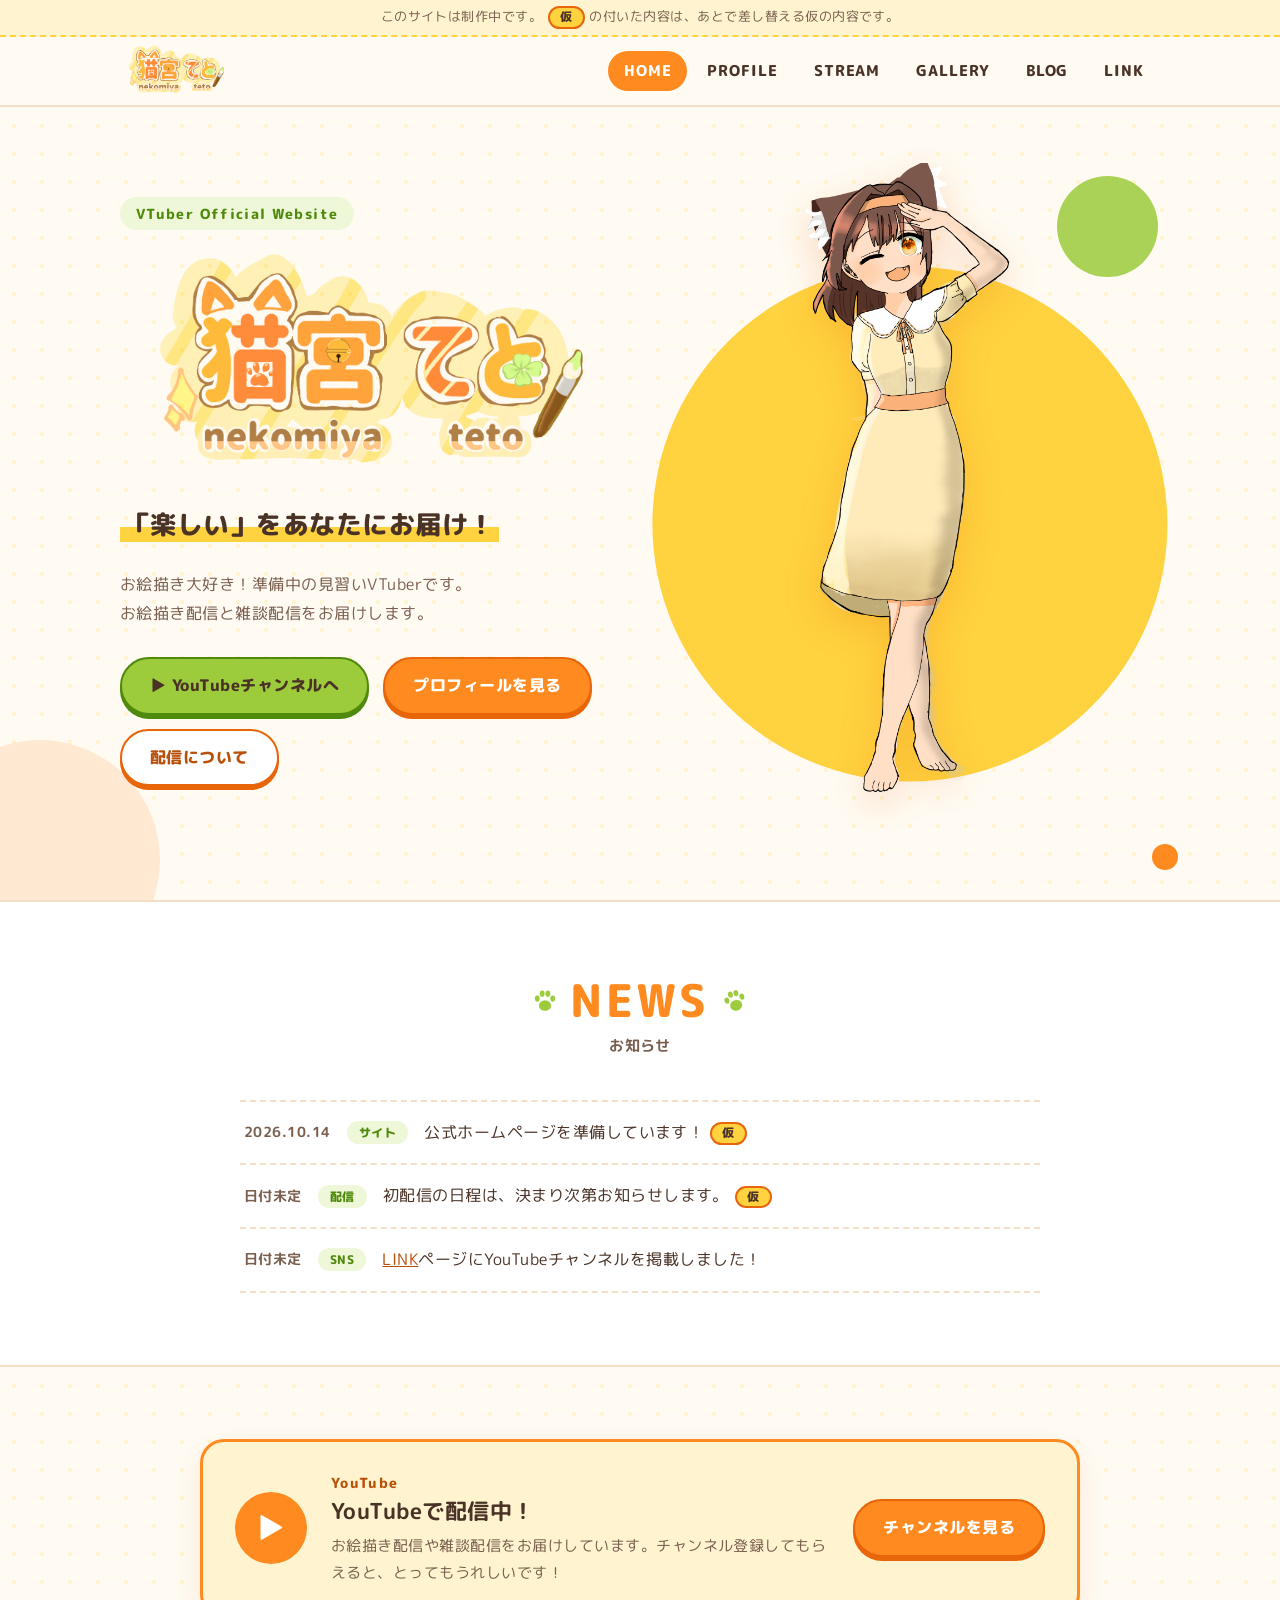
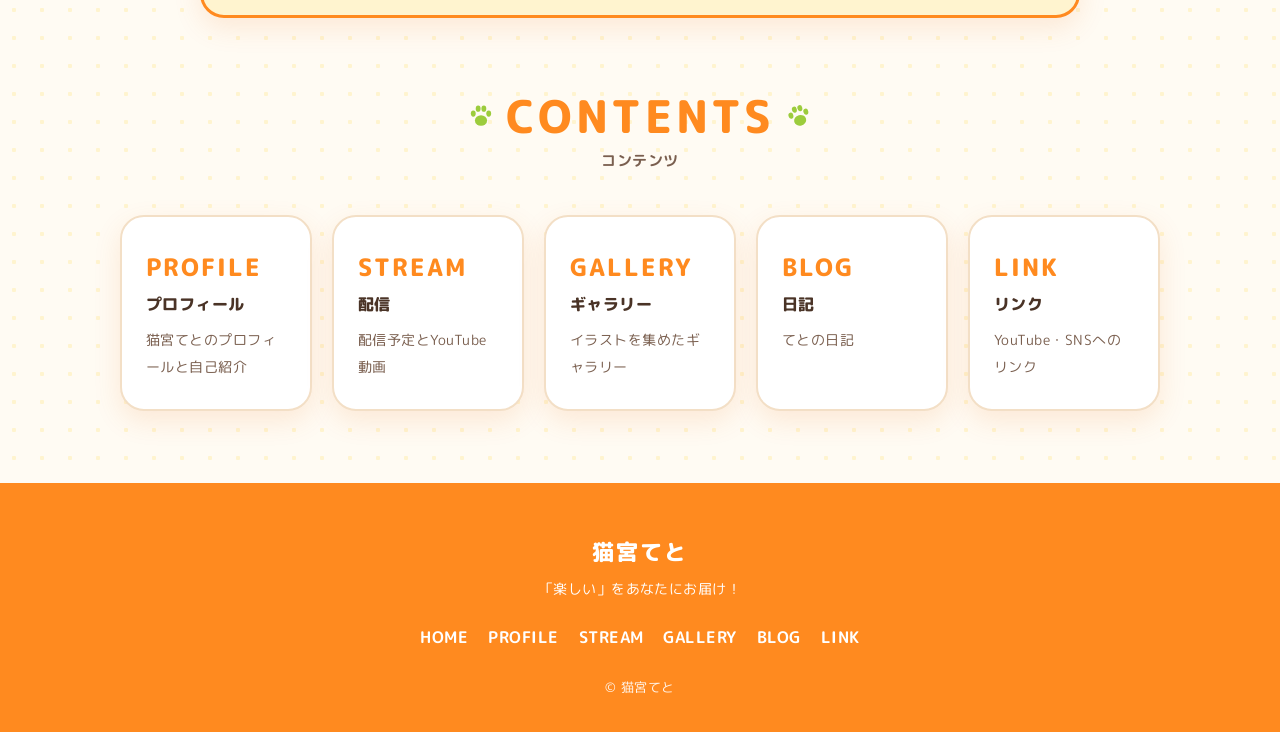
==== index.html @ fdfd5a57 "Add files via upload" ====
<!DOCTYPE html>
<html lang="ja">
<head>
  <meta charset="UTF-8">
  <meta name="viewport" content="width=device-width, initial-scale=1">
  <title>猫宮てと 公式サイト</title>
  <meta name="description" content="猫耳VTuber「猫宮てと」の公式ホームページです。「楽しい」をあなたにお届け！">
  <!-- 文字の形（フォント）を読み込む -->
  <link rel="preconnect" href="https://fonts.googleapis.com">
  <link rel="preconnect" href="https://fonts.gstatic.com" crossorigin>
  <link href="https://fonts.googleapis.com/css2?family=M+PLUS+Rounded+1c:wght@400;700;800&display=swap" rel="stylesheet">
  <!-- デザイン（全ページ共通） -->
  <link rel="stylesheet" href="css/style.css">
</head>
<body>

  <!-- 制作中のお知らせ（完成したらこの1行を消してOK） -->
  <div class="draft-notice">このサイトは制作中です。<span class="tag-temp">仮</span> の付いた内容は、あとで差し替える仮の内容です。</div>

  <!-- ===== ヘッダー（全ページ共通） ===== -->
  <header class="site-header">
    <div class="header-inner">
      <a href="index.html" class="site-logo">
        <img src="images/logo.jpg" alt="猫宮てと" class="logo-img">
      </a>
      <button class="menu-button" type="button" aria-expanded="false" aria-controls="global-nav" aria-label="メニューを開く">
        <span></span><span></span><span></span>
      </button>
      <nav id="global-nav" class="global-nav" aria-label="メインメニュー">
        <ul>
          <li><a href="index.html" aria-current="page">HOME <span class="ja">ホーム</span></a></li>
          <li><a href="profile.html">PROFILE <span class="ja">プロフィール</span></a></li>
          <li><a href="stream.html">STREAM <span class="ja">配信</span></a></li>
          <li><a href="gallery.html">GALLERY <span class="ja">ギャラリー</span></a></li>
          <li><a href="blog.html">BLOG <span class="ja">日記</span></a></li>
          <li><a href="link.html">LINK <span class="ja">リンク</span></a></li>
        </ul>
      </nav>
    </div>
  </header>

  <main>
    <!-- ===== メインビジュアル ===== -->
    <section class="hero">
      <span class="hero-deco hero-deco-1" aria-hidden="true"></span>
      <span class="hero-deco hero-deco-2" aria-hidden="true"></span>
      <div class="container hero-inner">
        <div class="hero-text">
          <span class="hero-label">VTuber Official Website</span>
          <h1 class="hero-logo"><img src="images/logo.jpg" alt="猫宮てと"></h1>
          <p class="hero-copy">「楽しい」をあなたにお届け！</p>
          <p class="hero-desc">お絵描き大好き！準備中の見習いVTuberです。<br>お絵描き配信と雑談配信をお届けします。</p>
          <div class="btn-group">
            <a href="https://www.youtube.com/channel/UCv9ooIuJB22olb4sdBdZT2w" class="btn btn-green" target="_blank" rel="noopener">▶ YouTubeチャンネルへ</a>
            <a href="profile.html" class="btn">プロフィールを見る</a>
            <a href="stream.html" class="btn btn-sub">配信について</a>
          </div>
        </div>

        <div class="hero-visual">
          <!-- ★新しい立ち絵ができたら、src="images/…" のファイル名を書き換え -->
          <img src="images/tachie-old.png" alt="猫宮てとの立ち絵" class="tachie">
        </div>
      </div>
    </section>

    <!-- ===== お知らせ ===== -->
    <section class="section section-alt">
      <div class="container">
        <div class="section-head">
          <h2 class="en">NEWS</h2>
          <span class="ja">お知らせ</span>
        </div>

        <!-- ★お知らせを増やすときは <li>…</li> をまるごとコピーして、いちばん上に貼り付け -->
        <ul class="news-list">
          <li>
            <span class="news-date">2026.10.14</span>
            <span class="news-cat">サイト</span>
            <span class="news-title">公式ホームページを準備しています！<span class="tag-temp">仮</span></span>
          </li>
          <li>
            <span class="news-date">日付未定</span>
            <span class="news-cat">配信</span>
            <span class="news-title">初配信の日程は、決まり次第お知らせします。<span class="tag-temp">仮</span></span>
          </li>
          <li>
            <span class="news-date">日付未定</span>
            <span class="news-cat">SNS</span>
            <span class="news-title"><a href="link.html">LINK</a>ページにYouTubeチャンネルを掲載しました！</span>
          </li>
        </ul>
      </div>
    </section>

    <!-- ===== YouTubeの案内 ===== -->
    <section class="section section-tight">
      <div class="container">
        <div class="yt-banner">
          <div class="yt-banner-icon" aria-hidden="true">▶</div>
          <div class="yt-banner-text">
            <p class="yt-banner-en">YouTube</p>
            <h2>YouTubeで配信中！</h2>
            <p>お絵描き配信や雑談配信をお届けしています。チャンネル登録してもらえると、とってもうれしいです！</p>
          </div>
          <a href="https://www.youtube.com/channel/UCv9ooIuJB22olb4sdBdZT2w" class="btn" target="_blank" rel="noopener">チャンネルを見る</a>
        </div>
      </div>
    </section>

    <!-- ===== 各ページへの案内 ===== -->
    <section class="section">
      <div class="container">
        <div class="section-head">
          <h2 class="en">CONTENTS</h2>
          <span class="ja">コンテンツ</span>
        </div>
        <div class="menu-cards">
          <a href="profile.html" class="menu-card">
            <span class="en">PROFILE</span>
            <span class="ja">プロフィール</span>
            <p>猫宮てとのプロフィールと自己紹介</p>
          </a>
          <a href="stream.html" class="menu-card">
            <span class="en">STREAM</span>
            <span class="ja">配信</span>
            <p>配信予定とYouTube動画</p>
          </a>
          <a href="gallery.html" class="menu-card">
            <span class="en">GALLERY</span>
            <span class="ja">ギャラリー</span>
            <p>イラストを集めたギャラリー</p>
          </a>
          <a href="blog.html" class="menu-card">
            <span class="en">BLOG</span>
            <span class="ja">日記</span>
            <p>てとの日記</p>
          </a>
          <a href="link.html" class="menu-card">
            <span class="en">LINK</span>
            <span class="ja">リンク</span>
            <p>YouTube・SNSへのリンク</p>
          </a>
        </div>
      </div>
    </section>
  </main>

  <!-- ===== フッター（全ページ共通） ===== -->
  <footer class="site-footer">
    <div class="container">
      <p class="footer-name">猫宮てと</p>
      <p class="footer-copy">「楽しい」をあなたにお届け！</p>
      <nav class="footer-nav" aria-label="フッターメニュー">
        <ul>
          <li><a href="index.html">HOME</a></li>
          <li><a href="profile.html">PROFILE</a></li>
          <li><a href="stream.html">STREAM</a></li>
          <li><a href="gallery.html">GALLERY</a></li>
          <li><a href="blog.html">BLOG</a></li>
          <li><a href="link.html">LINK</a></li>
        </ul>
      </nav>
      <p class="copyright">&copy; 猫宮てと</p>
    </div>
  </footer>

  <script src="js/main.js"></script>
</body>
</html>
---- css/style.css ----
@charset "UTF-8";
/* =========================================================
   猫宮てと 公式ホームページ　共通デザイン（全ページで使います）

   ★色を変えたいときは、すぐ下の「:root」の中の色コードを
     書き換えるだけで、サイト全体の色が変わります。
   ========================================================= */

:root {
  /* メインカラー：オレンジ */
  --orange: #ff8a1f;
  --orange-deep: #e8650a;
  --orange-text: #b9500a;   /* 文字用の濃いオレンジ（読みやすさ優先） */
  --orange-pale: #ffe9d2;

  /* サブカラー：黄色 */
  --yellow: #ffd23f;
  --yellow-pale: #fff4cf;

  /* 差し色：黄緑 */
  --green: #9ccc3c;
  --green-deep: #4f8a0c;
  --green-pale: #eef8d9;

  /* 背景・文字 */
  --cream: #fffbf3;
  --white: #ffffff;
  --text: #4a3326;
  --text-sub: #7a5f4f;
  --line: #f3dfc6;

  /* 形・影・文字・幅 */
  --radius: 24px;
  --shadow: 0 10px 28px rgba(232, 101, 10, 0.12);
  --font: "M PLUS Rounded 1c", "Hiragino Maru Gothic ProN", "BIZ UDPGothic", "Meiryo", sans-serif;
  --max: 1080px;

  /* 肉球アイコン（飾り用） */
  --paw: url("data:image/svg+xml,%3Csvg xmlns='http://www.w3.org/2000/svg' viewBox='0 0 32 32' fill='%239ccc3c'%3E%3Cellipse cx='16' cy='21.5' rx='7.5' ry='6.5'/%3E%3Cellipse cx='6.5' cy='13' rx='3' ry='3.8'/%3E%3Cellipse cx='12.5' cy='7' rx='3' ry='3.8'/%3E%3Cellipse cx='19.5' cy='7' rx='3' ry='3.8'/%3E%3Cellipse cx='25.5' cy='13' rx='3' ry='3.8'/%3E%3C/svg%3E");
}

/* ---------- 基本 ---------- */
*,
*::before,
*::after {
  box-sizing: border-box;
}

html {
  scroll-behavior: smooth;
}

body {
  margin: 0;
  font-family: var(--font);
  font-size: 16px;
  line-height: 1.85;
  letter-spacing: 0.03em;
  color: var(--text);
  background-color: var(--cream);
  background-image: radial-gradient(var(--yellow-pale) 2px, transparent 2.5px);
  background-size: 28px 28px;
}

img {
  display: block;
  max-width: 100%;
  height: auto;
}

a {
  color: var(--orange-text);
}

h1,
h2,
h3 {
  margin: 0;
  line-height: 1.4;
}

p {
  margin: 0 0 1em;
}

ul {
  margin: 0;
  padding: 0;
  list-style: none;
}

.container {
  width: 100%;
  max-width: var(--max);
  margin: 0 auto;
  padding: 0 20px;
}

/* ---------- 「仮」ラベル ---------- */
.tag-temp {
  display: inline-block;
  margin-left: 6px;
  padding: 0 10px;
  border: 2px solid var(--orange-deep);
  border-radius: 999px;
  background: var(--yellow);
  color: var(--text);
  font-size: 0.72rem;
  font-weight: 800;
  line-height: 1.6;
  letter-spacing: 0.05em;
  vertical-align: middle;
  white-space: nowrap;
}

/* 制作中のお知らせ帯 */
.draft-notice {
  background: var(--yellow-pale);
  border-bottom: 2px dashed var(--yellow);
  color: var(--text-sub);
  font-size: 0.82rem;
  text-align: center;
  padding: 6px 16px;
  line-height: 1.6;
}

/* ---------- ヘッダー ---------- */
.site-header {
  position: sticky;
  top: 0;
  z-index: 50;
  background: rgba(255, 251, 243, 0.94);
  backdrop-filter: blur(8px);
  border-bottom: 2px solid var(--line);
}

.header-inner {
  display: flex;
  align-items: center;
  justify-content: space-between;
  max-width: var(--max);
  height: 68px;
  margin: 0 auto;
  padding: 0 20px;
}

.site-logo {
  display: flex;
  align-items: center;
}

/* ロゴ画像（白い背景を、まわりの色になじませる） */
.logo-img,
.hero-logo img {
  aspect-ratio: 1366 / 680;
  object-fit: cover;
  object-position: 50% 20%;
  mix-blend-mode: multiply;
}

.logo-img {
  width: auto;
  height: 56px;
}

/* メニュー（パソコン表示） */
.global-nav ul {
  display: flex;
  gap: 4px;
}

.global-nav a {
  display: block;
  padding: 6px 16px;
  border-radius: 999px;
  color: var(--text);
  font-weight: 800;
  font-size: 0.95rem;
  letter-spacing: 0.06em;
  text-decoration: none;
  transition: background 0.2s, color 0.2s;
}

.global-nav a:hover {
  background: var(--yellow-pale);
}

.global-nav a[aria-current="page"] {
  background: var(--orange);
  color: var(--white);
}

.global-nav .ja {
  display: none;
}

/* スマホ用メニューボタン（パソコンでは隠す） */
.menu-button {
  display: none;
  position: relative;
  width: 48px;
  height: 48px;
  border: none;
  border-radius: 50%;
  background: var(--orange);
  cursor: pointer;
}

.menu-button span {
  position: absolute;
  left: 14px;
  width: 20px;
  height: 3px;
  border-radius: 3px;
  background: var(--white);
  transition: transform 0.25s, opacity 0.25s;
}

.menu-button span:nth-child(1) { top: 16px; }
.menu-button span:nth-child(2) { top: 23px; }
.menu-button span:nth-child(3) { top: 30px; }

.site-header.is-open .menu-button span:nth-child(1) { transform: translateY(7px) rotate(45deg); }
.site-header.is-open .menu-button span:nth-child(2) { opacity: 0; }
.site-header.is-open .menu-button span:nth-child(3) { transform: translateY(-7px) rotate(-45deg); }

/* ---------- ボタン ---------- */
.btn {
  display: inline-flex;
  align-items: center;
  justify-content: center;
  gap: 8px;
  padding: 12px 28px;
  border: 2px solid var(--orange-deep);
  border-radius: 999px;
  background: var(--orange);
  box-shadow: 0 4px 0 var(--orange-deep);
  color: var(--white);
  font-family: inherit;
  font-weight: 800;
  font-size: 1rem;
  text-decoration: none;
  transition: transform 0.15s, box-shadow 0.15s;
}

.btn:hover {
  transform: translateY(2px);
  box-shadow: 0 2px 0 var(--orange-deep);
}

.btn-sub {
  background: var(--white);
  color: var(--orange-text);
}

.btn-green {
  border-color: var(--green-deep);
  background: var(--green);
  box-shadow: 0 4px 0 var(--green-deep);
  color: var(--text);
}

.btn-green:hover {
  box-shadow: 0 2px 0 var(--green-deep);
}

/* リンク先が未定のボタン（押しても移動しません） */
.btn.is-disabled {
  border: 2px dashed #d9c3ad;
  background: #f6efe6;
  box-shadow: none;
  color: var(--text-sub);
  cursor: not-allowed;
  transform: none;
}

.btn-group {
  display: flex;
  flex-wrap: wrap;
  gap: 14px;
}

/* ---------- セクション共通 ---------- */
.section {
  padding: 72px 0;
}

.section-alt {
  background: var(--white);
  border-top: 2px solid var(--line);
  border-bottom: 2px solid var(--line);
}

.section-head {
  margin-bottom: 40px;
  text-align: center;
}

.section-head .en {
  display: inline-flex;
  align-items: center;
  gap: 12px;
  color: var(--orange);
  font-size: clamp(2rem, 5vw, 2.8rem);
  font-weight: 800;
  letter-spacing: 0.08em;
  line-height: 1.2;
}

.section-head .en::before,
.section-head .en::after {
  content: "";
  width: 26px;
  height: 26px;
  background: var(--paw) no-repeat center / contain;
}

.section-head .en::after {
  transform: scaleX(-1) rotate(15deg);
}

.section-head .ja {
  display: block;
  margin-top: 4px;
  color: var(--text-sub);
  font-size: 0.95rem;
  font-weight: 700;
}

.section-lead {
  max-width: 640px;
  margin: -16px auto 40px;
  color: var(--text-sub);
  text-align: center;
}

/* 下層ページのタイトル部分 */
.page-title {
  padding: 56px 0 24px;
}

.page-title .section-head {
  margin-bottom: 0;
}

.page-title .section-head .en {
  font-size: clamp(2.4rem, 7vw, 3.6rem);
}

/* カード */
.card {
  padding: 28px;
  border: 2px solid var(--line);
  border-radius: var(--radius);
  background: var(--white);
  box-shadow: var(--shadow);
}

.card-title {
  display: flex;
  flex-wrap: wrap;
  align-items: center;
  gap: 4px;
  margin-bottom: 14px;
  font-size: 1.2rem;
  font-weight: 800;
}

.card-title::before {
  content: "";
  width: 10px;
  height: 22px;
  margin-right: 6px;
  border-radius: 6px;
  background: var(--orange);
}

/* ---------- 画像の仮表示（差し替え用の枠） ---------- */
.placeholder {
  display: flex;
  flex-direction: column;
  align-items: center;
  justify-content: center;
  gap: 4px;
  width: 100%;
  height: 100%;
  padding: 20px;
  border: 3px dashed #f2b36f;
  border-radius: var(--radius);
  background: repeating-linear-gradient(45deg, #fff8ec 0 14px, #fff2dc 14px 28px);
  color: var(--text-sub);
  font-weight: 800;
  text-align: center;
  line-height: 1.6;
}

.placeholder small {
  font-size: 0.78rem;
  font-weight: 400;
}

.placeholder::before {
  content: "";
  width: 40px;
  height: 40px;
  margin-bottom: 4px;
  background: var(--paw) no-repeat center / contain;
  opacity: 0.8;
}

/* ---------- HOME：メインビジュアル ---------- */
.hero {
  position: relative;
  overflow: hidden;
  padding: 56px 0 80px;
}

.hero-inner {
  display: grid;
  grid-template-columns: 1fr 1fr;
  gap: 40px;
  align-items: center;
}

.hero-label {
  display: inline-block;
  padding: 4px 16px;
  border-radius: 999px;
  background: var(--green-pale);
  color: var(--green-deep);
  font-size: 0.85rem;
  font-weight: 800;
  letter-spacing: 0.1em;
}

.hero-logo {
  margin: 12px 0 8px;
}

.hero-logo img {
  width: 100%;
  max-width: 520px;
}

.hero-copy {
  display: inline;
  margin: 0;
  padding: 0 4px;
  background: linear-gradient(transparent 58%, var(--yellow) 58%);
  font-size: clamp(1.2rem, 3.4vw, 1.6rem);
  font-weight: 800;
  line-height: 2;
}

.hero-text p.hero-desc {
  margin: 20px 0 28px;
  color: var(--text-sub);
}

/* ★立ち絵の大きさは max-width の数字で調整できます */
.hero-visual {
  position: relative;
  width: 100%;
  max-width: 460px;
  margin: 0 auto;
  aspect-ratio: 7 / 10;
}

/* 立ち絵の後ろの丸い飾り */
.hero-visual::before {
  content: "";
  position: absolute;
  left: 50%;
  top: 55%;
  z-index: -1;
  width: 112%;
  aspect-ratio: 1;
  border-radius: 50%;
  background: var(--yellow);
  transform: translate(-50%, -50%);
}

.hero-visual::after {
  content: "";
  position: absolute;
  right: -4%;
  top: 2%;
  width: 22%;
  aspect-ratio: 1;
  border-radius: 50%;
  background: var(--green);
  opacity: 0.85;
  animation: float 5s ease-in-out infinite;
}

/* 立ち絵（背景が透明なPNG）。ふんわりした影を付ける */
.tachie {
  position: relative;
  width: 100%;
  height: 100%;
  object-fit: contain;
  filter: drop-shadow(0 12px 18px rgba(232, 101, 10, 0.22));
}

.hero-deco {
  position: absolute;
  z-index: -1;
  border-radius: 50%;
  background: var(--orange-pale);
}

.hero-deco-1 {
  left: -80px;
  bottom: -80px;
  width: 240px;
  height: 240px;
}

.hero-deco-2 {
  right: 8%;
  bottom: 30px;
  width: 26px;
  height: 26px;
  background: var(--orange);
  animation: float 4s ease-in-out infinite 1s;
}

@keyframes float {
  0%, 100% { transform: translateY(0); }
  50% { transform: translateY(-10px); }
}

/* ---------- HOME：お知らせ ---------- */
.news-list {
  max-width: 800px;
  margin: 0 auto;
}

.news-list li {
  display: grid;
  grid-template-columns: auto auto 1fr;
  gap: 8px 16px;
  align-items: center;
  padding: 16px 4px;
  border-bottom: 2px dashed var(--line);
}

.news-list li:first-child {
  border-top: 2px dashed var(--line);
}

.news-date {
  color: var(--text-sub);
  font-size: 0.9rem;
  font-weight: 700;
}

.news-cat {
  padding: 0 12px;
  border-radius: 999px;
  background: var(--green-pale);
  color: var(--green-deep);
  font-size: 0.78rem;
  font-weight: 800;
  text-align: center;
}

/* ---------- HOME：YouTubeの案内 ---------- */
.section-tight {
  padding-bottom: 0;
}

.yt-banner {
  display: flex;
  align-items: center;
  gap: 24px;
  max-width: 880px;
  margin: 0 auto;
  padding: 28px 32px;
  border: 3px solid var(--orange);
  border-radius: var(--radius);
  background: var(--yellow-pale);
  box-shadow: var(--shadow);
}

.yt-banner-icon {
  display: grid;
  flex-shrink: 0;
  place-items: center;
  width: 72px;
  height: 72px;
  border-radius: 50%;
  background: var(--orange);
  color: var(--white);
  font-size: 1.8rem;
}

.yt-banner-text {
  flex-grow: 1;
}

.yt-banner-en {
  margin: 0;
  color: var(--orange-text);
  font-size: 0.85rem;
  font-weight: 800;
  letter-spacing: 0.1em;
}

.yt-banner h2 {
  margin-bottom: 6px;
  font-size: 1.4rem;
}

.yt-banner-text p:last-child {
  margin: 0;
  color: var(--text-sub);
  font-size: 0.92rem;
}

.yt-banner .btn {
  flex-shrink: 0;
}

/* ---------- HOME：各ページへの案内カード ---------- */
.menu-cards {
  display: grid;
  grid-template-columns: repeat(auto-fit, minmax(180px, 1fr));
  gap: 20px;
}

.menu-card {
  display: block;
  padding: 28px 24px;
  border: 2px solid var(--line);
  border-radius: var(--radius);
  background: var(--white);
  box-shadow: var(--shadow);
  color: var(--text);
  text-decoration: none;
  transition: transform 0.2s, border-color 0.2s;
}

.menu-card:hover {
  transform: translateY(-4px);
  border-color: var(--orange);
}

.menu-card .en {
  display: block;
  color: var(--orange);
  font-size: 1.5rem;
  font-weight: 800;
  letter-spacing: 0.08em;
}

.menu-card .ja {
  display: block;
  margin-bottom: 8px;
  font-weight: 800;
}

.menu-card p {
  margin: 0;
  color: var(--text-sub);
  font-size: 0.9rem;
}

/* ---------- PROFILE ---------- */
.profile-grid {
  display: grid;
  grid-template-columns: 1fr 1.15fr;
  gap: 40px;
  align-items: start;
}

.profile-visual {
  position: relative;
  isolation: isolate;
  aspect-ratio: 7 / 10;
}

/* 立ち絵の後ろの丸い飾り */
.profile-visual::before {
  content: "";
  position: absolute;
  left: 50%;
  top: 55%;
  z-index: -1;
  width: 100%;
  aspect-ratio: 1;
  transform: translate(-50%, -50%);
  border-radius: 50%;
  background: var(--yellow-pale);
  border: 3px dashed var(--yellow);
}

.profile-name {
  margin-bottom: 20px;
  font-size: clamp(1.8rem, 5vw, 2.4rem);
  font-weight: 800;
  letter-spacing: 0.08em;
}

.profile-list {
  display: grid;
  grid-template-columns: 7em 1fr;
  margin: 0;
}

.profile-list dt,
.profile-list dd {
  margin: 0;
  padding: 12px 0;
  border-bottom: 2px dashed var(--line);
}

.profile-list dt {
  color: var(--orange-text);
  font-weight: 800;
}

.chips {
  display: flex;
  flex-wrap: wrap;
  gap: 10px;
}

.chips li {
  padding: 4px 16px;
  border: 2px solid var(--green);
  border-radius: 999px;
  background: var(--green-pale);
  font-weight: 700;
}

.speech {
  position: relative;
  max-width: 800px;
  margin: 0 auto;
  padding: 32px;
  border: 3px solid var(--orange);
  border-radius: var(--radius);
  background: var(--white);
  font-size: 1.05rem;
}

.speech p:last-child {
  margin-bottom: 0;
}

.speech::after {
  content: "";
  position: absolute;
  left: 48px;
  bottom: -18px;
  width: 30px;
  height: 18px;
  background: var(--orange);
  clip-path: polygon(0 0, 100% 0, 20% 100%);
}

.challenge-list {
  display: grid;
  grid-template-columns: repeat(auto-fit, minmax(200px, 1fr));
  gap: 16px;
  max-width: 800px;
  margin: 56px auto 0;
}

.challenge-list li {
  padding: 18px;
  border-radius: 18px;
  background: var(--yellow-pale);
  font-weight: 800;
  text-align: center;
}

/* ---------- STREAM ---------- */
.schedule-list {
  display: grid;
  grid-template-columns: repeat(auto-fit, minmax(260px, 1fr));
  gap: 20px;
}

.schedule-date {
  display: inline-block;
  margin-bottom: 8px;
  padding: 2px 14px;
  border-radius: 999px;
  background: var(--orange-pale);
  color: var(--orange-text);
  font-size: 0.85rem;
  font-weight: 800;
}

.schedule-list h3 {
  margin-bottom: 8px;
  font-size: 1.15rem;
}

.schedule-list p {
  margin: 0;
  color: var(--text-sub);
  font-size: 0.92rem;
}

.video-grid {
  display: grid;
  grid-template-columns: repeat(auto-fit, minmax(260px, 1fr));
  gap: 24px;
}

.video-card .thumb {
  aspect-ratio: 16 / 9;
  margin-bottom: 14px;
}

.video-card .thumb .placeholder {
  border-radius: 16px;
}

.video-card h3 {
  margin-bottom: 12px;
  font-size: 1.05rem;
}

.content-types {
  display: grid;
  grid-template-columns: repeat(auto-fit, minmax(240px, 1fr));
  gap: 20px;
}

.content-types .card {
  text-align: center;
}

.content-types .icon {
  display: grid;
  place-items: center;
  width: 64px;
  height: 64px;
  margin: 0 auto 12px;
  border-radius: 50%;
  background: var(--yellow);
  font-size: 1.6rem;
}

.content-types h3 {
  margin-bottom: 8px;
}

.content-types p {
  margin: 0;
  color: var(--text-sub);
}

.center {
  margin-top: 40px;
  text-align: center;
}

/* ---------- GALLERY ---------- */
.gallery-grid {
  display: grid;
  grid-template-columns: repeat(auto-fill, minmax(220px, 1fr));
  gap: 20px;
}

.gallery-item {
  position: relative;
  display: block;
  overflow: hidden;
  border: 2px solid var(--line);
  aspect-ratio: 1;
  border-radius: var(--radius);
  background: var(--white);
}

.gallery-item img {
  width: 100%;
  height: 100%;
  object-fit: cover;
  transition: transform 0.3s;
}

a.gallery-item:hover img {
  transform: scale(1.05);
}

.gallery-item:has(.placeholder) {
  border: none;
}

/* 「制作中」ラベル */
.wip-label {
  position: absolute;
  left: 10px;
  bottom: 10px;
  padding: 2px 12px;
  border-radius: 999px;
  background: var(--green);
  color: var(--text);
  font-size: 0.8rem;
  font-weight: 800;
}

.gallery-item img[src*="wip"] {
  object-position: 50% 0;
}

/* 拡大表示（ライトボックス） */
.lightbox {
  position: fixed;
  inset: 0;
  z-index: 100;
  display: none;
  align-items: center;
  justify-content: center;
  padding: 24px;
  background: rgba(74, 51, 38, 0.85);
  cursor: zoom-out;
}

.lightbox.is-open {
  display: flex;
}

.lightbox img {
  max-width: 100%;
  max-height: 90vh;
  border-radius: 12px;
}

.lightbox-close {
  position: absolute;
  top: 16px;
  right: 16px;
  width: 48px;
  height: 48px;
  border: none;
  border-radius: 50%;
  background: var(--orange);
  color: var(--white);
  font-size: 1.6rem;
  cursor: pointer;
}

/* ---------- BLOG ---------- */
.post-list {
  display: grid;
  gap: 28px;
  max-width: 800px;
  margin: 0 auto;
}

.post {
  padding: 32px;
  border: 2px solid var(--line);
  border-radius: var(--radius);
  background: var(--white);
  box-shadow: var(--shadow);
}

.post-meta {
  display: flex;
  flex-wrap: wrap;
  align-items: center;
  gap: 8px 12px;
  margin-bottom: 8px;
}

.post-date {
  color: var(--text-sub);
  font-size: 0.9rem;
  font-weight: 700;
}

.post-tag {
  padding: 0 12px;
  border-radius: 999px;
  background: var(--green-pale);
  color: var(--green-deep);
  font-size: 0.78rem;
  font-weight: 800;
}

.post-title {
  margin-bottom: 16px;
  padding-bottom: 12px;
  border-bottom: 2px dashed var(--line);
  font-size: 1.35rem;
}

.post-body p:last-child {
  margin-bottom: 0;
}

.post-body img {
  margin: 16px auto;
  border-radius: 16px;
}

/* 感想の受付（マシュマロ） */
.message-box {
  max-width: 800px;
  margin: 48px auto 0;
  padding: 28px;
  border: 3px dashed var(--green);
  border-radius: var(--radius);
  background: var(--green-pale);
  text-align: center;
}

.message-box-title {
  margin-bottom: 8px;
  font-size: 1.2rem;
  font-weight: 800;
}

.message-box p:not(.message-box-title) {
  color: var(--text-sub);
  font-size: 0.92rem;
}

/* ---------- LINK ---------- */
.link-grid {
  display: grid;
  grid-template-columns: repeat(auto-fit, minmax(220px, 1fr));
  gap: 24px;
}

.link-card {
  display: flex;
  flex-direction: column;
  align-items: center;
  text-align: center;
}

.link-card .icon {
  display: grid;
  place-items: center;
  width: 72px;
  height: 72px;
  margin-bottom: 12px;
  border-radius: 50%;
  background: var(--orange);
  color: var(--white);
  font-size: 1.3rem;
  font-weight: 800;
}

.link-card .icon.green {
  background: var(--green);
  color: var(--text);
}

.link-card .icon.yellow {
  background: var(--yellow);
  color: var(--text);
}

.link-card h3 {
  margin-bottom: 6px;
  font-size: 1.2rem;
}

.link-card p {
  flex-grow: 1;
  color: var(--text-sub);
  font-size: 0.92rem;
}

/* ---------- フッター ---------- */
.site-footer {
  padding: 48px 0 32px;
  background: var(--orange);
  color: var(--white);
  text-align: center;
}

.footer-name {
  margin-bottom: 4px;
  font-size: 1.4rem;
  font-weight: 800;
  letter-spacing: 0.08em;
}

.footer-copy {
  margin-bottom: 20px;
  font-size: 0.9rem;
}

.footer-nav ul {
  display: flex;
  flex-wrap: wrap;
  justify-content: center;
  gap: 8px 20px;
  margin-bottom: 24px;
}

.footer-nav a {
  color: var(--white);
  font-weight: 700;
  text-decoration: none;
}

.footer-nav a:hover {
  text-decoration: underline;
}

.copyright {
  margin: 0;
  font-size: 0.8rem;
  opacity: 0.9;
}

/* =========================================================
   スマートフォン・タブレット向け（画面の幅が 820px 以下）
   ========================================================= */
@media (max-width: 820px) {
  .menu-button {
    display: block;
  }

  .global-nav {
    display: none;
    position: absolute;
    top: 100%;
    left: 0;
    right: 0;
    padding: 12px 20px 24px;
    background: var(--cream);
    border-bottom: 2px solid var(--line);
    box-shadow: 0 12px 20px rgba(74, 51, 38, 0.08);
  }

  .site-header.is-open .global-nav {
    display: block;
  }

  .global-nav ul {
    flex-direction: column;
    gap: 6px;
  }

  .global-nav a {
    display: flex;
    justify-content: space-between;
    align-items: center;
    padding: 12px 20px;
    background: var(--white);
    border: 2px solid var(--line);
    font-size: 1.05rem;
  }

  .global-nav a[aria-current="page"] {
    border-color: var(--orange);
  }

  .global-nav .ja {
    display: inline;
    font-size: 0.8rem;
    font-weight: 700;
    opacity: 0.8;
  }

  .section {
    padding: 56px 0;
  }

  .hero {
    padding: 32px 0 56px;
  }

  .hero-inner,
  .profile-grid {
    grid-template-columns: 1fr;
  }

  .hero-text {
    text-align: center;
  }

  .hero-text .btn-group {
    justify-content: center;
  }

  .hero-logo img {
    margin: 0 auto;
  }

  .yt-banner {
    flex-direction: column;
    text-align: center;
  }

  .logo-img {
    height: 50px;
  }

  .hero-visual {
    max-width: 340px;
  }

  .profile-visual {
    max-width: 360px;
    width: 100%;
    margin: 0 auto;
  }
}

@media (max-width: 560px) {
  body {
    font-size: 15px;
  }

  .news-list li {
    grid-template-columns: auto 1fr;
  }

  .news-title {
    grid-column: 1 / -1;
  }

  .profile-list {
    grid-template-columns: 1fr;
  }

  .profile-list dt {
    padding-bottom: 0;
    border-bottom: none;
  }

  .profile-list dd {
    padding-top: 2px;
  }

  .card,
  .speech {
    padding: 22px;
  }

  .btn {
    width: 100%;
  }

  .gallery-grid {
    grid-template-columns: repeat(2, 1fr);
    gap: 12px;
  }

  .gallery-item {
    border-radius: 16px;
  }

  .gallery-item .placeholder {
    padding: 8px;
    font-size: 0.85rem;
  }

  .gallery-item .placeholder::before {
    width: 28px;
    height: 28px;
  }
}

/* 動きを減らす設定の人にはアニメーションを止める */
@media (prefers-reduced-motion: reduce) {
  *,
  *::before,
  *::after {
    animation: none !important;
    transition: none !important;
    scroll-behavior: auto !important;
  }
}
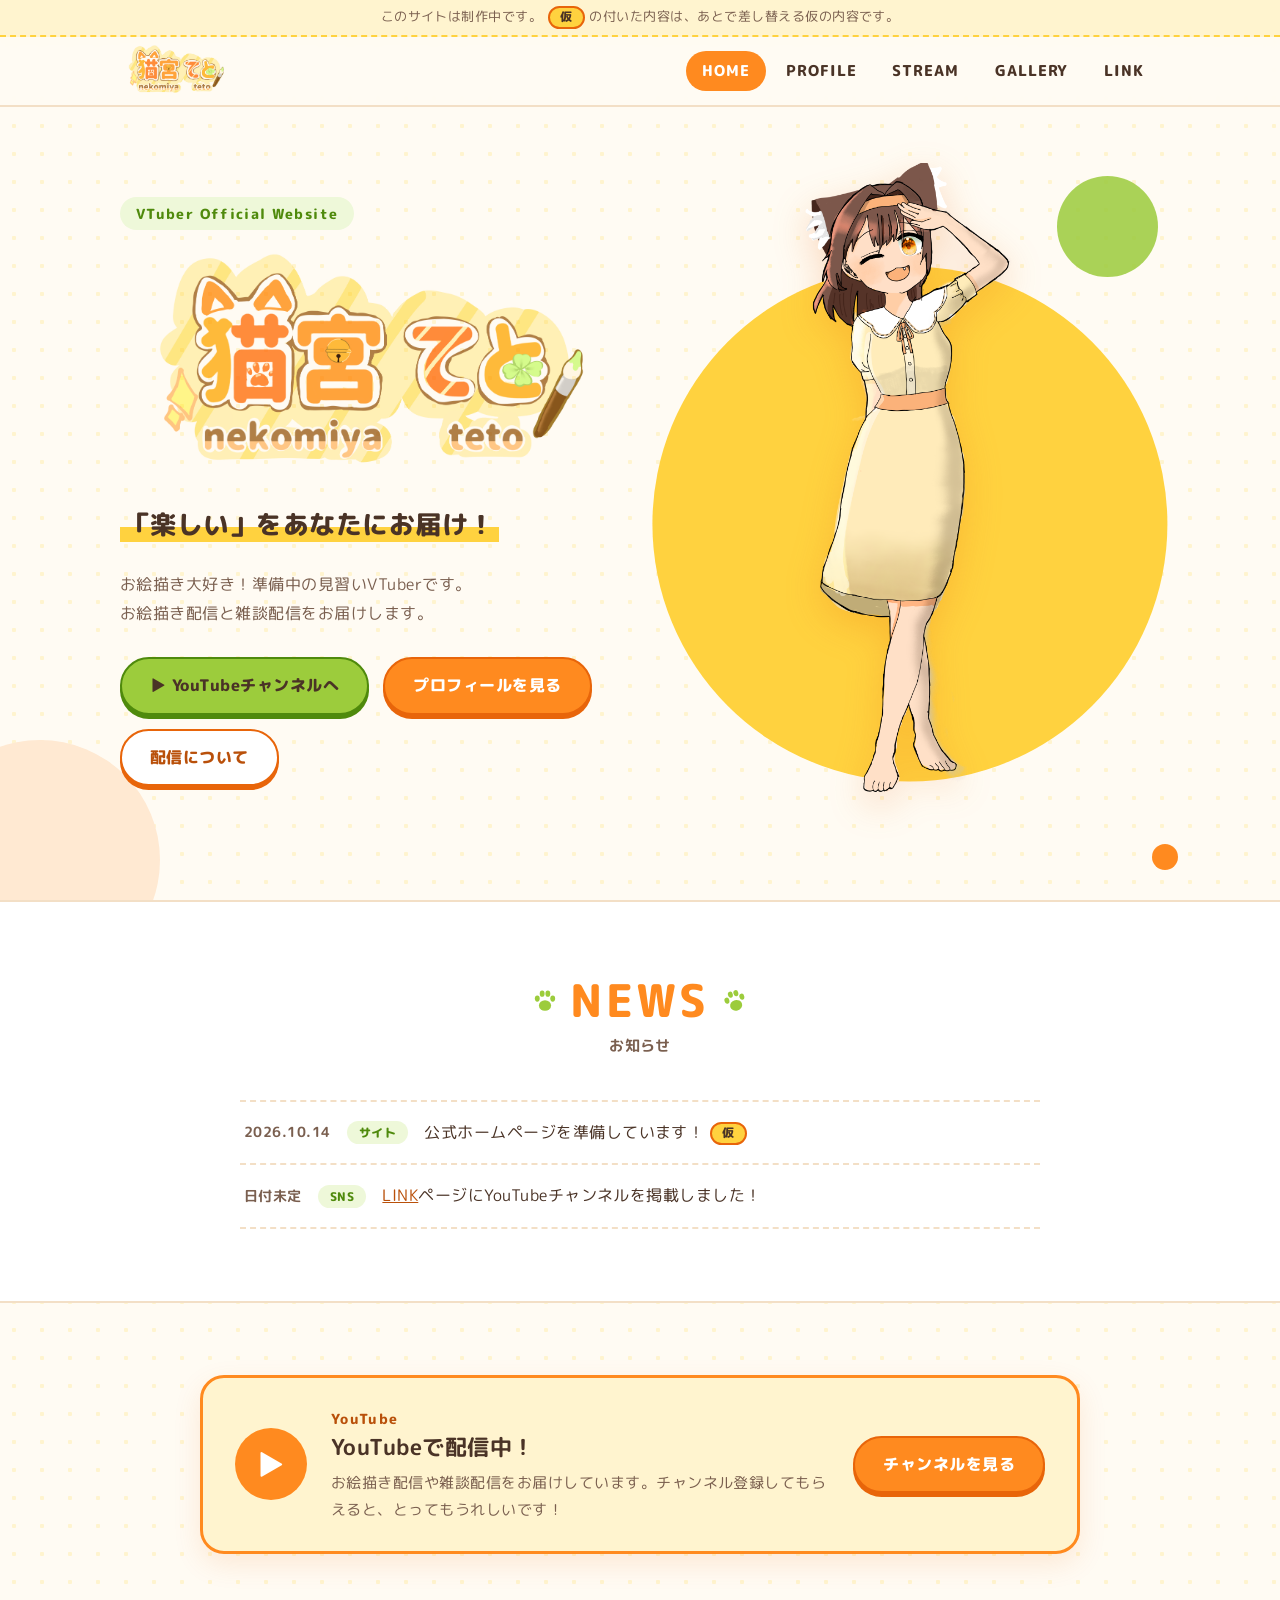
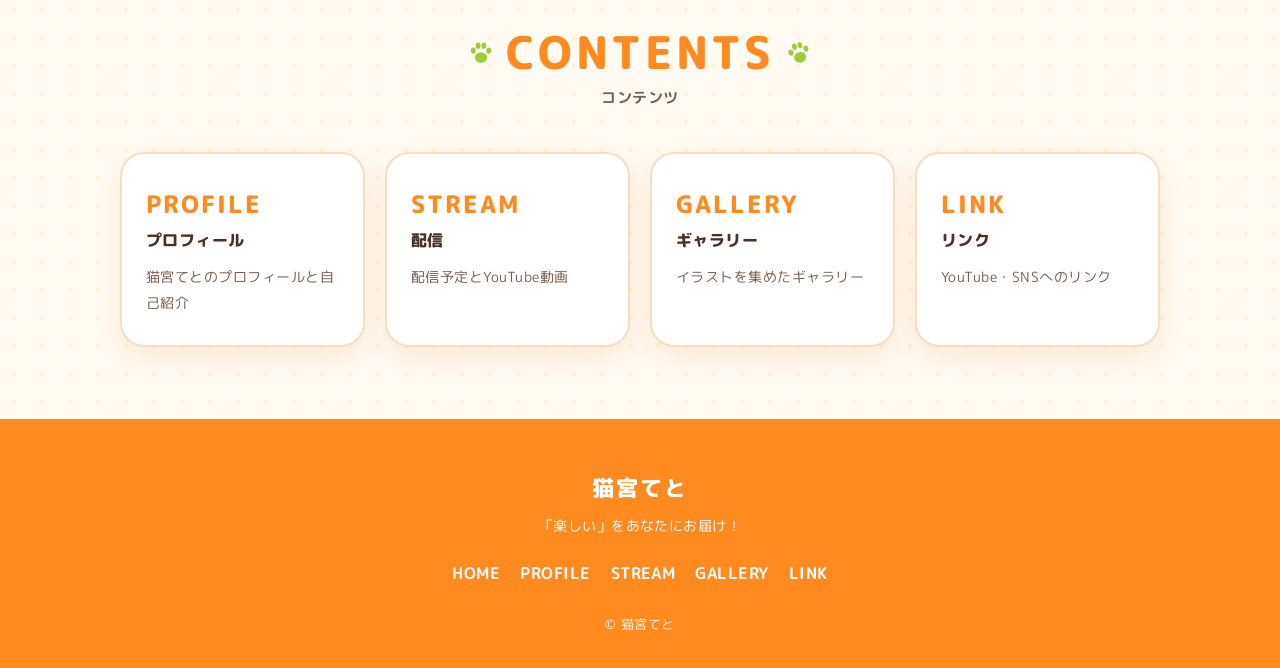
==== commit 3a766175: "日記ページと初配信の予定・お知らせを削除 Co-Authored-By: Claude Opus 5.5 <noreply@anthropic.com>" ====
--- a/index.html
+++ b/index.html
@@ -32,7 +32,6 @@
           <li><a href="profile.html">PROFILE <span class="ja">プロフィール</span></a></li>
           <li><a href="stream.html">STREAM <span class="ja">配信</span></a></li>
           <li><a href="gallery.html">GALLERY <span class="ja">ギャラリー</span></a></li>
-          <li><a href="blog.html">BLOG <span class="ja">日記</span></a></li>
           <li><a href="link.html">LINK <span class="ja">リンク</span></a></li>
         </ul>
       </nav>
@@ -81,11 +80,6 @@
           </li>
           <li>
             <span class="news-date">日付未定</span>
-            <span class="news-cat">配信</span>
-            <span class="news-title">初配信の日程は、決まり次第お知らせします。<span class="tag-temp">仮</span></span>
-          </li>
-          <li>
-            <span class="news-date">日付未定</span>
             <span class="news-cat">SNS</span>
             <span class="news-title"><a href="link.html">LINK</a>ページにYouTubeチャンネルを掲載しました！</span>
           </li>
@@ -131,11 +125,6 @@
             <span class="ja">ギャラリー</span>
             <p>イラストを集めたギャラリー</p>
           </a>
-          <a href="blog.html" class="menu-card">
-            <span class="en">BLOG</span>
-            <span class="ja">日記</span>
-            <p>てとの日記</p>
-          </a>
           <a href="link.html" class="menu-card">
             <span class="en">LINK</span>
             <span class="ja">リンク</span>
@@ -157,7 +146,6 @@
           <li><a href="profile.html">PROFILE</a></li>
           <li><a href="stream.html">STREAM</a></li>
           <li><a href="gallery.html">GALLERY</a></li>
-          <li><a href="blog.html">BLOG</a></li>
           <li><a href="link.html">LINK</a></li>
         </ul>
       </nav>
@@ -166,5 +154,7 @@
   </footer>
 
   <script src="js/main.js"></script>
+  <!-- 訪問者数の集計（GoatCounter）。管理画面：https://nekomiyateto.goatcounter.com -->
+  <script data-goatcounter="https://nekomiyateto.goatcounter.com/count" async src="//gc.zgo.at/count.js"></script>
 </body>
 </html>
--- a/css/style.css
+++ b/css/style.css
@@ -625,7 +625,7 @@
 /* ---------- HOME：各ページへの案内カード ---------- */
 .menu-cards {
   display: grid;
-  grid-template-columns: repeat(auto-fit, minmax(180px, 1fr));
+  grid-template-columns: repeat(auto-fit, minmax(220px, 1fr));
   gap: 20px;
 }
 
@@ -946,83 +946,6 @@
   cursor: pointer;
 }
 
-/* ---------- BLOG ---------- */
-.post-list {
-  display: grid;
-  gap: 28px;
-  max-width: 800px;
-  margin: 0 auto;
-}
-
-.post {
-  padding: 32px;
-  border: 2px solid var(--line);
-  border-radius: var(--radius);
-  background: var(--white);
-  box-shadow: var(--shadow);
-}
-
-.post-meta {
-  display: flex;
-  flex-wrap: wrap;
-  align-items: center;
-  gap: 8px 12px;
-  margin-bottom: 8px;
-}
-
-.post-date {
-  color: var(--text-sub);
-  font-size: 0.9rem;
-  font-weight: 700;
-}
-
-.post-tag {
-  padding: 0 12px;
-  border-radius: 999px;
-  background: var(--green-pale);
-  color: var(--green-deep);
-  font-size: 0.78rem;
-  font-weight: 800;
-}
-
-.post-title {
-  margin-bottom: 16px;
-  padding-bottom: 12px;
-  border-bottom: 2px dashed var(--line);
-  font-size: 1.35rem;
-}
-
-.post-body p:last-child {
-  margin-bottom: 0;
-}
-
-.post-body img {
-  margin: 16px auto;
-  border-radius: 16px;
-}
-
-/* 感想の受付（マシュマロ） */
-.message-box {
-  max-width: 800px;
-  margin: 48px auto 0;
-  padding: 28px;
-  border: 3px dashed var(--green);
-  border-radius: var(--radius);
-  background: var(--green-pale);
-  text-align: center;
-}
-
-.message-box-title {
-  margin-bottom: 8px;
-  font-size: 1.2rem;
-  font-weight: 800;
-}
-
-.message-box p:not(.message-box-title) {
-  color: var(--text-sub);
-  font-size: 0.92rem;
-}
-
 /* ---------- LINK ---------- */
 .link-grid {
   display: grid;
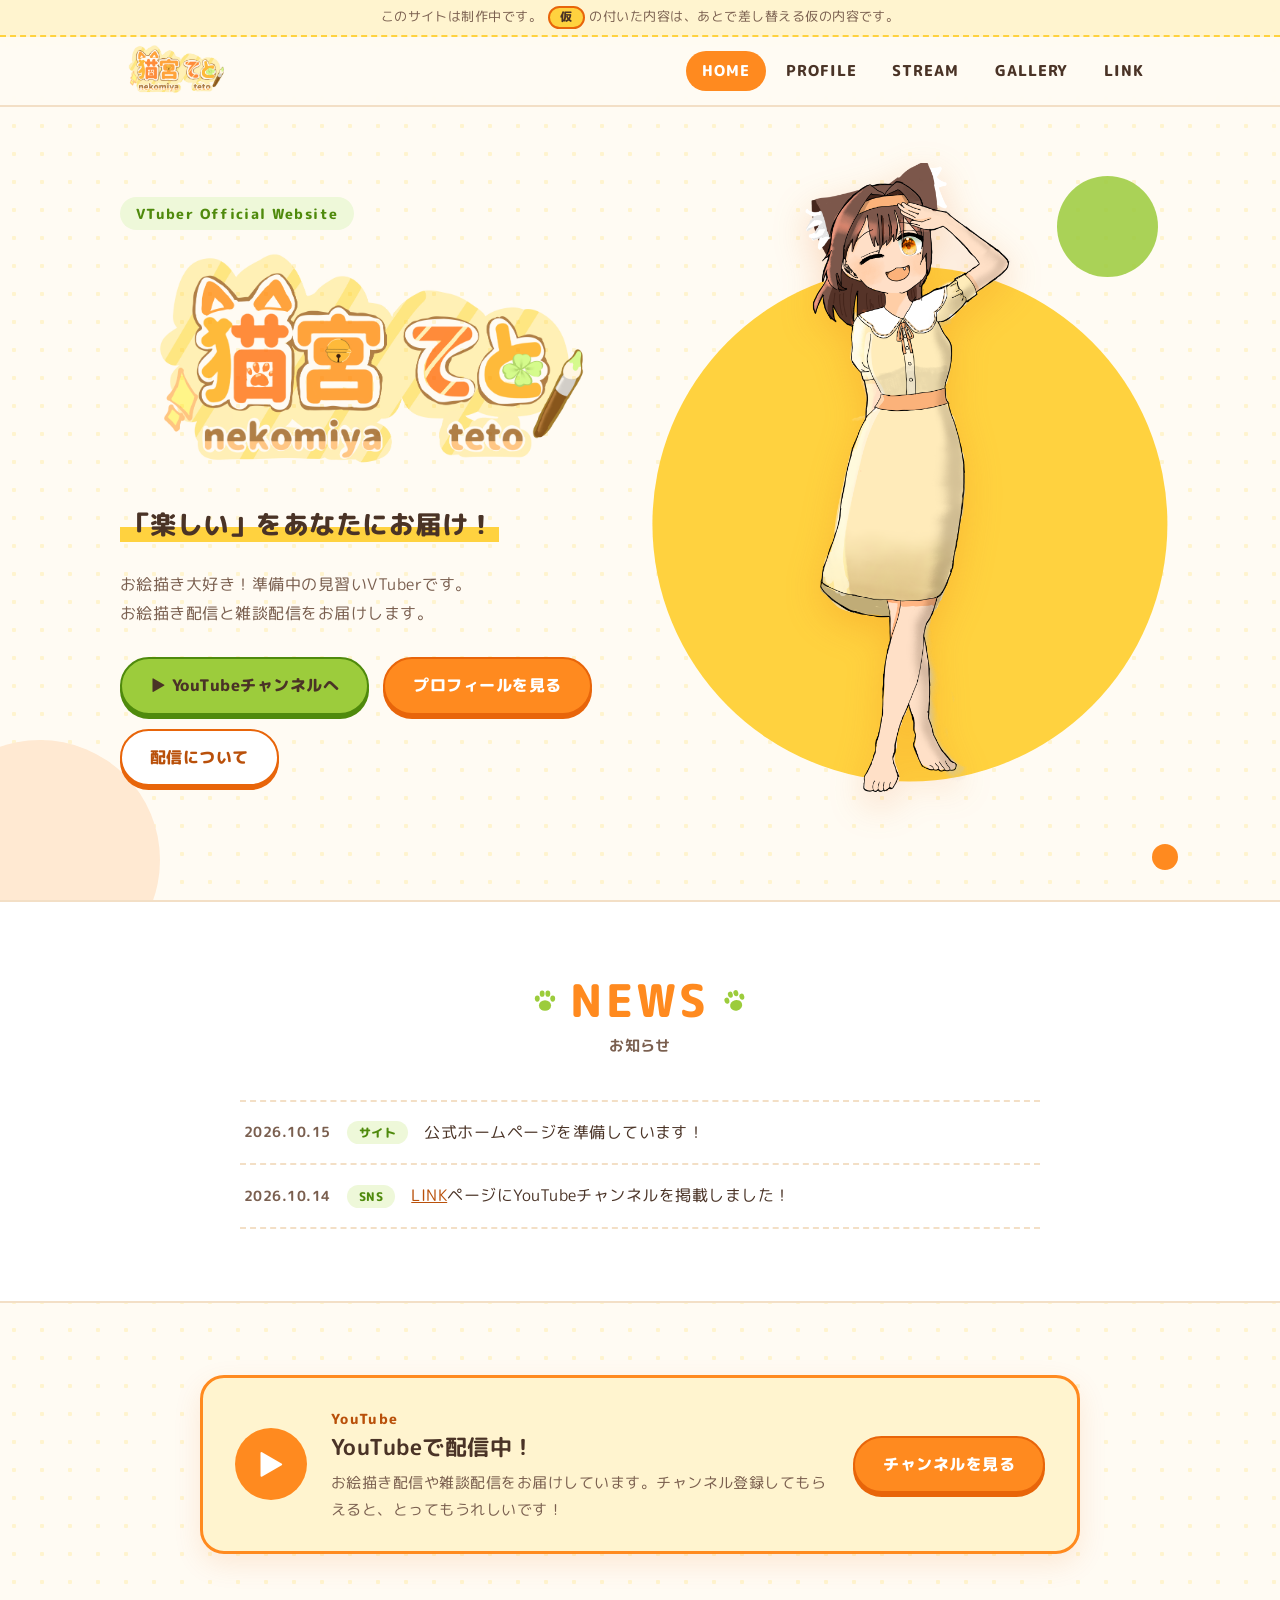
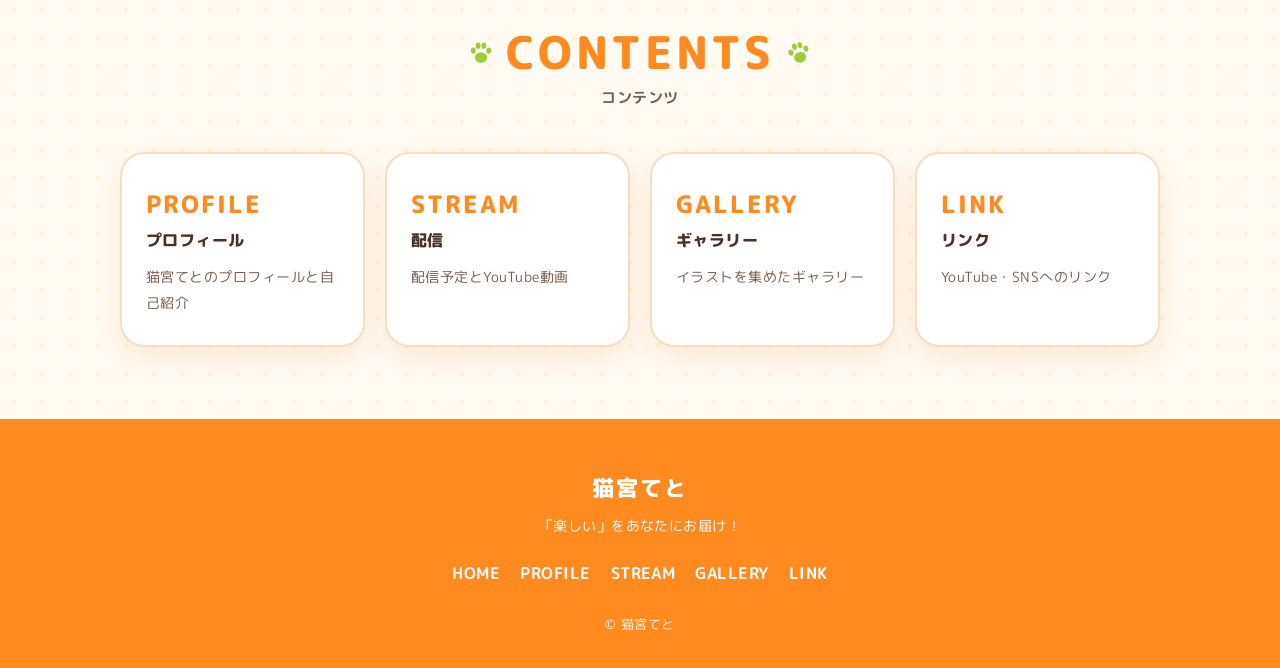
==== commit 6930c4ed: "お知らせの日付を修正し、仮ラベルを外す Co-Authored-By: Claude Opus 5.5 <noreply@anthropic.com>" ====
--- a/index.html
+++ b/index.html
@@ -74,12 +74,12 @@
         <!-- ★お知らせを増やすときは <li>…</li> をまるごとコピーして、いちばん上に貼り付け -->
         <ul class="news-list">
           <li>
-            <span class="news-date">2026.10.14</span>
+            <span class="news-date">2026.10.15</span>
             <span class="news-cat">サイト</span>
-            <span class="news-title">公式ホームページを準備しています！<span class="tag-temp">仮</span></span>
+            <span class="news-title">公式ホームページを準備しています！</span>
           </li>
           <li>
-            <span class="news-date">日付未定</span>
+            <span class="news-date">2026.10.14</span>
             <span class="news-cat">SNS</span>
             <span class="news-title"><a href="link.html">LINK</a>ページにYouTubeチャンネルを掲載しました！</span>
           </li>
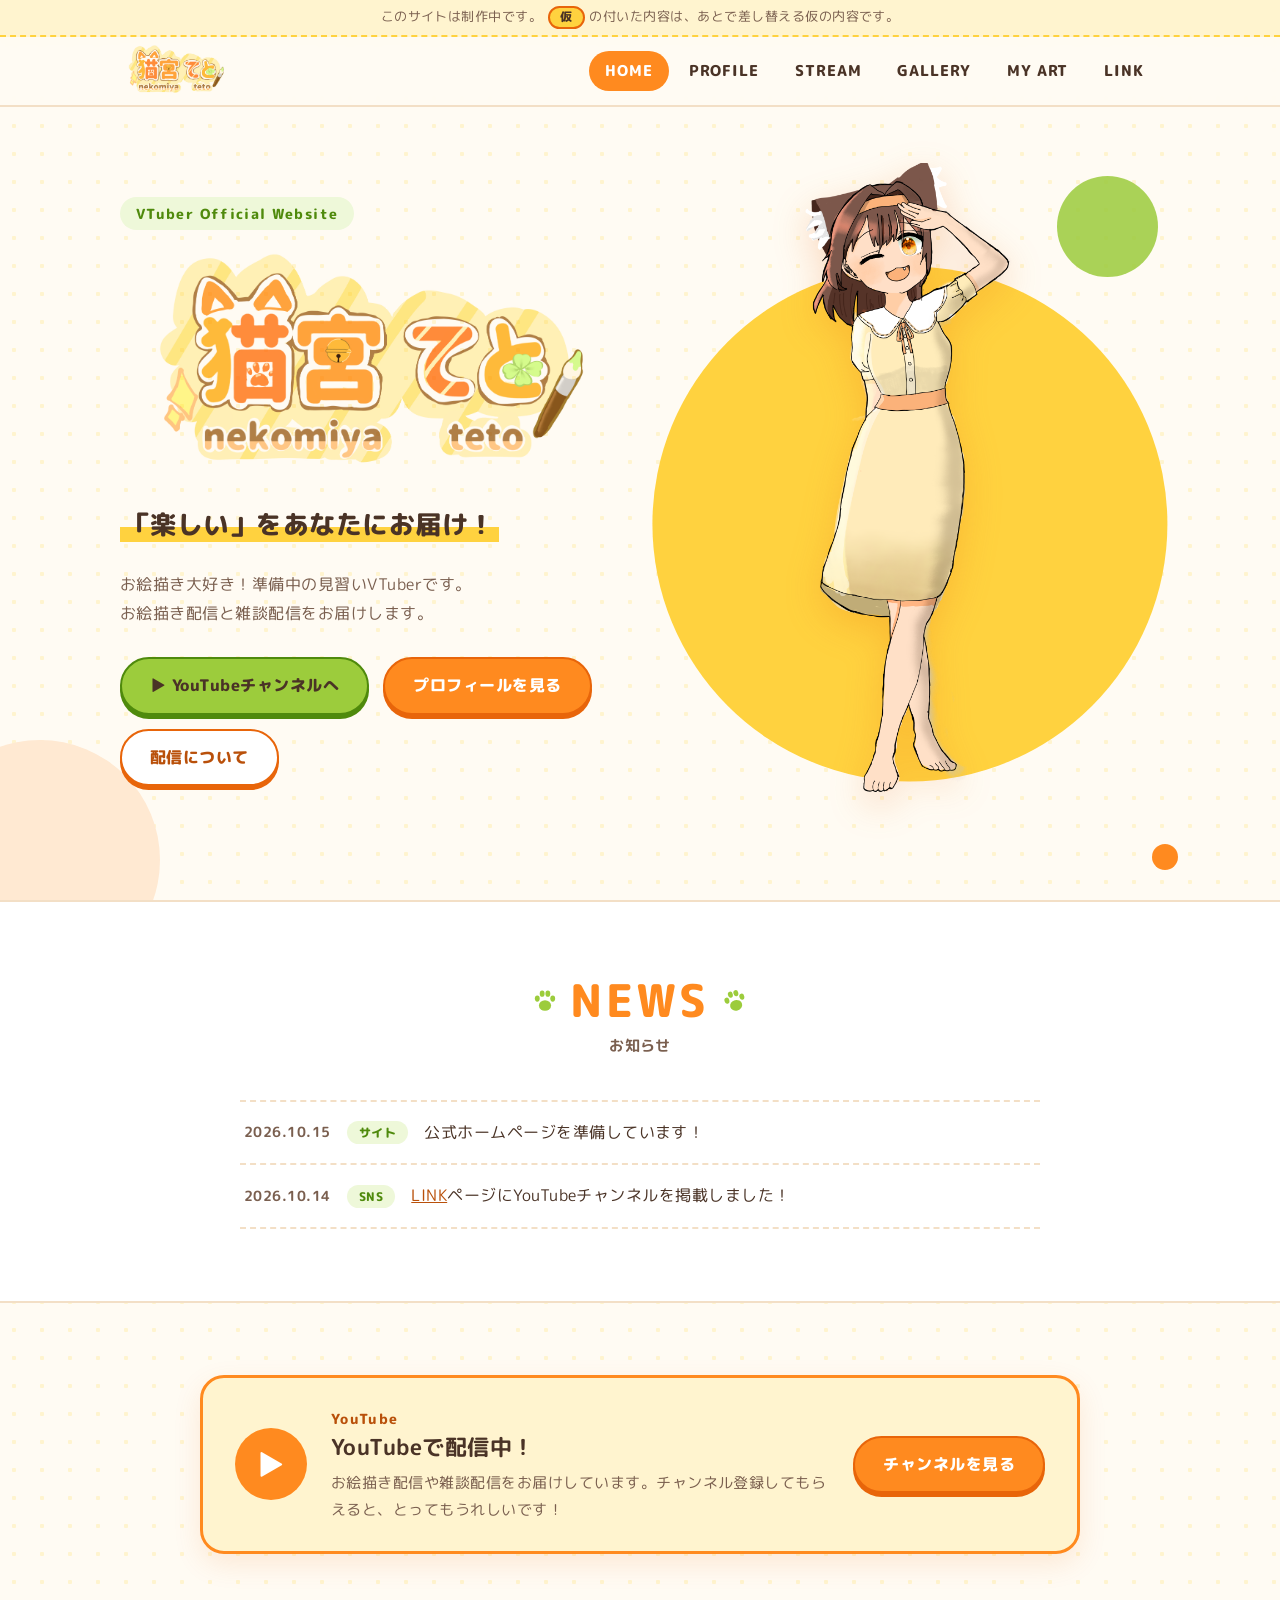
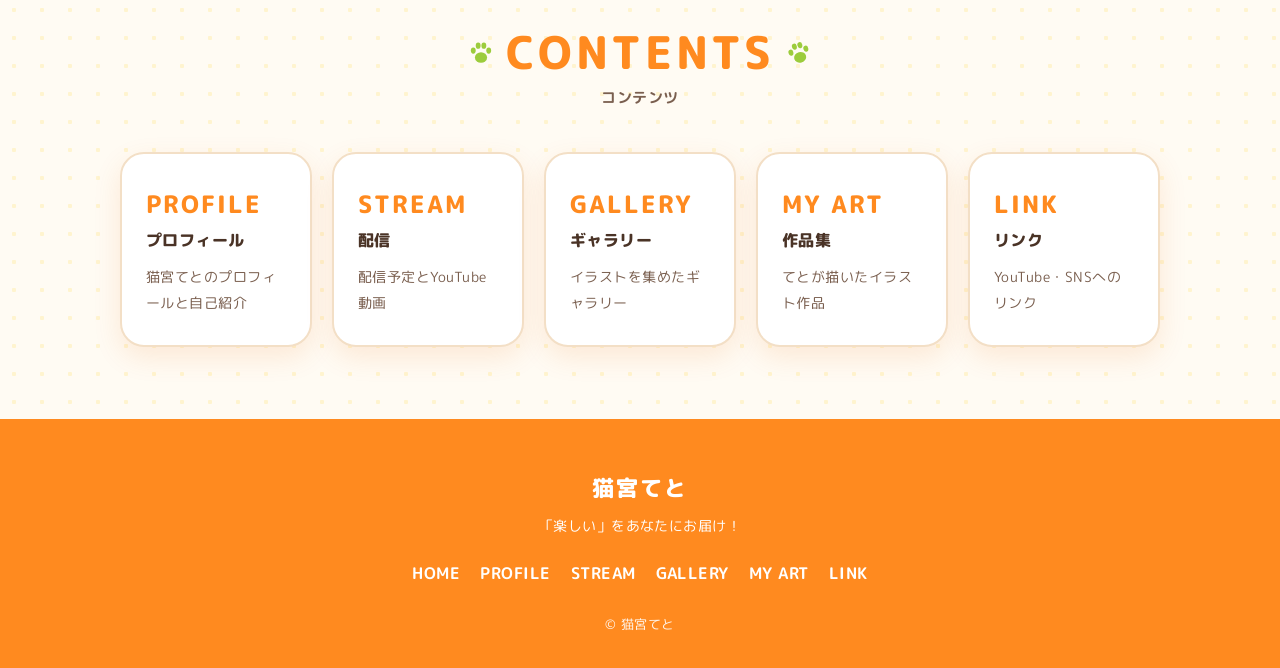
==== commit 0e31d75e: "作品集ページ「MY ART」を追加 Co-Authored-By: Claude Opus 5.5 <noreply@anthropic.com>" ====
--- a/index.html
+++ b/index.html
@@ -32,6 +32,7 @@
           <li><a href="profile.html">PROFILE <span class="ja">プロフィール</span></a></li>
           <li><a href="stream.html">STREAM <span class="ja">配信</span></a></li>
           <li><a href="gallery.html">GALLERY <span class="ja">ギャラリー</span></a></li>
+          <li><a href="myart.html">MY ART <span class="ja">作品集</span></a></li>
           <li><a href="link.html">LINK <span class="ja">リンク</span></a></li>
         </ul>
       </nav>
@@ -125,6 +126,11 @@
             <span class="ja">ギャラリー</span>
             <p>イラストを集めたギャラリー</p>
           </a>
+          <a href="myart.html" class="menu-card">
+            <span class="en">MY ART</span>
+            <span class="ja">作品集</span>
+            <p>てとが描いたイラスト作品</p>
+          </a>
           <a href="link.html" class="menu-card">
             <span class="en">LINK</span>
             <span class="ja">リンク</span>
@@ -146,6 +152,7 @@
           <li><a href="profile.html">PROFILE</a></li>
           <li><a href="stream.html">STREAM</a></li>
           <li><a href="gallery.html">GALLERY</a></li>
+          <li><a href="myart.html">MY ART</a></li>
           <li><a href="link.html">LINK</a></li>
         </ul>
       </nav>
--- a/css/style.css
+++ b/css/style.css
@@ -625,7 +625,7 @@
 /* ---------- HOME：各ページへの案内カード ---------- */
 .menu-cards {
   display: grid;
-  grid-template-columns: repeat(auto-fit, minmax(220px, 1fr));
+  grid-template-columns: repeat(auto-fit, minmax(180px, 1fr));
   gap: 20px;
 }
 
@@ -926,10 +926,112 @@
   display: flex;
 }
 
+.lightbox-figure {
+  display: flex;
+  flex-direction: column;
+  align-items: center;
+  gap: 14px;
+  max-width: 100%;
+  margin: 0;
+}
+
 .lightbox img {
   max-width: 100%;
-  max-height: 90vh;
+  max-height: 80vh;
   border-radius: 12px;
+}
+
+.lightbox-caption {
+  max-width: 640px;
+  color: var(--white);
+  text-align: center;
+  line-height: 1.7;
+}
+
+.lightbox-caption strong {
+  display: block;
+  font-size: 1.1rem;
+}
+
+.lightbox-caption span {
+  font-size: 0.9rem;
+  opacity: 0.9;
+}
+
+/* ---------- MY ART ---------- */
+.art-grid {
+  display: grid;
+  grid-template-columns: repeat(auto-fill, minmax(260px, 1fr));
+  gap: 28px;
+}
+
+.art-card {
+  display: flex;
+  flex-direction: column;
+  overflow: hidden;
+  margin: 0;
+  border: 2px solid var(--line);
+  border-radius: var(--radius);
+  background: var(--white);
+  box-shadow: var(--shadow);
+}
+
+.art-image {
+  display: block;
+  overflow: hidden;
+  aspect-ratio: 4 / 5;
+  background: var(--yellow-pale);
+}
+
+.art-image img {
+  width: 100%;
+  height: 100%;
+  object-fit: cover;
+  transition: transform 0.3s;
+}
+
+a.art-image:hover img {
+  transform: scale(1.04);
+}
+
+.art-image .placeholder {
+  border: none;
+  border-bottom: 3px dashed #f2b36f;
+  border-radius: 0;
+}
+
+.art-card figcaption {
+  padding: 18px 22px 22px;
+}
+
+.art-title {
+  margin-bottom: 8px;
+  font-size: 1.1rem;
+}
+
+.art-info {
+  display: grid;
+  grid-template-columns: auto 1fr;
+  gap: 2px 12px;
+  margin: 0 0 10px;
+  font-size: 0.85rem;
+}
+
+.art-info dt {
+  color: var(--orange-text);
+  font-weight: 800;
+}
+
+.art-info dd {
+  margin: 0;
+  color: var(--text-sub);
+}
+
+.art-comment {
+  margin: 0;
+  padding-top: 10px;
+  border-top: 2px dashed var(--line);
+  font-size: 0.92rem;
 }
 
 .lightbox-close {
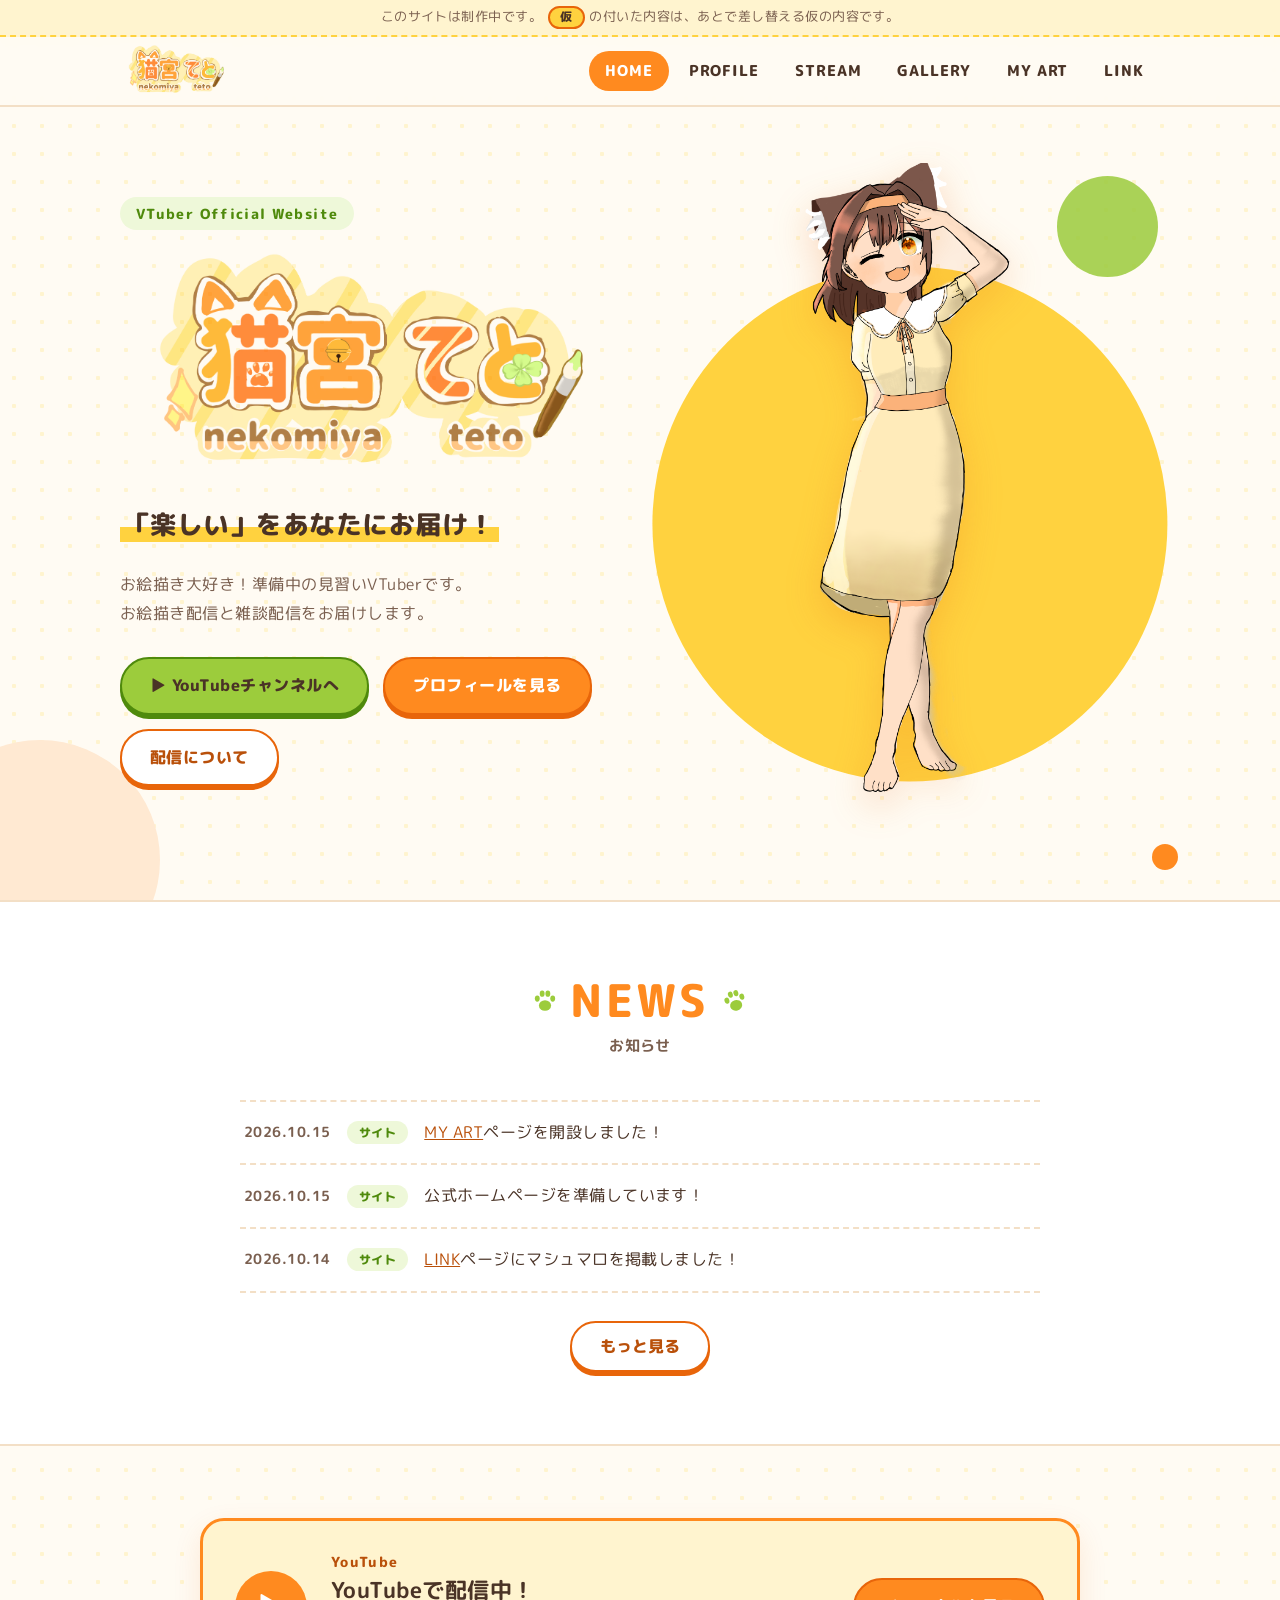
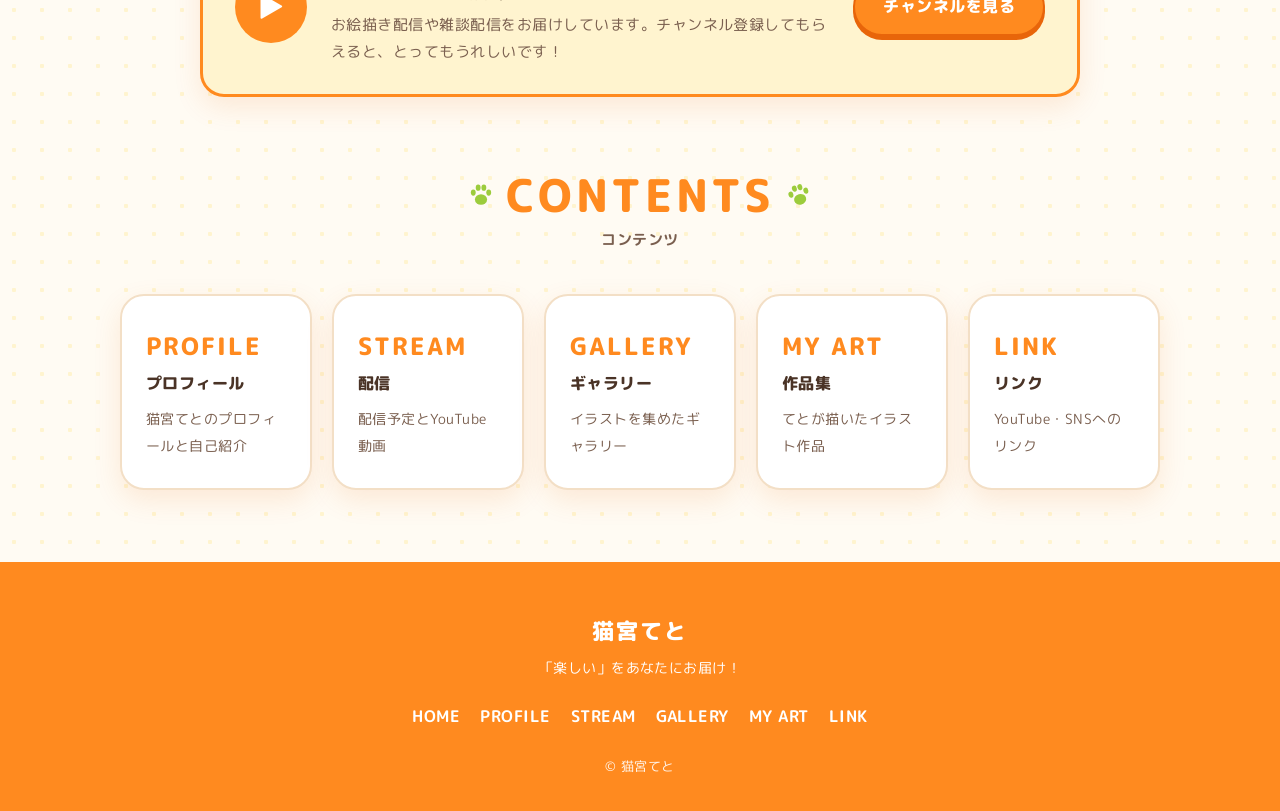
==== commit 6d573b71: "NEWSに2件追加し、「もっと見る」ボタンを追加 Co-Authored-By: Claude Opus 5.5 <noreply@anthropic.com>" ====
--- a/index.html
+++ b/index.html
@@ -72,12 +72,26 @@
           <span class="ja">お知らせ</span>
         </div>
 
-        <!-- ★お知らせを増やすときは <li>…</li> をまるごとコピーして、いちばん上に貼り付け -->
-        <ul class="news-list">
+        <!--
+          ★お知らせを増やすときは <li>…</li> をまるごとコピーして、いちばん上に貼り付け
+          ★最初に表示する件数は、下の data-show="3" の数字で変えられます
+            （それより古いお知らせは「もっと見る」ボタンで表示されます）
+        -->
+        <ul class="news-list" data-show="3">
+          <li>
+            <span class="news-date">2026.10.15</span>
+            <span class="news-cat">サイト</span>
+            <span class="news-title"><a href="myart.html">MY ART</a>ページを開設しました！</span>
+          </li>
           <li>
             <span class="news-date">2026.10.15</span>
             <span class="news-cat">サイト</span>
             <span class="news-title">公式ホームページを準備しています！</span>
+          </li>
+          <li>
+            <span class="news-date">2026.10.14</span>
+            <span class="news-cat">サイト</span>
+            <span class="news-title"><a href="link.html">LINK</a>ページにマシュマロを掲載しました！</span>
           </li>
           <li>
             <span class="news-date">2026.10.14</span>
--- a/css/style.css
+++ b/css/style.css
@@ -549,6 +549,17 @@
   border-top: 2px dashed var(--line);
 }
 
+.news-list li[hidden] {
+  display: none;
+}
+
+/* 「もっと見る」ボタン */
+.news-more {
+  display: flex;
+  margin: 28px auto 0;
+  cursor: pointer;
+}
+
 .news-date {
   color: var(--text-sub);
   font-size: 0.9rem;
@@ -979,7 +990,7 @@
 .art-image {
   display: block;
   overflow: hidden;
-  aspect-ratio: 4 / 5;
+  aspect-ratio: 3 / 4;
   background: var(--yellow-pale);
 }
 
@@ -987,6 +998,7 @@
   width: 100%;
   height: 100%;
   object-fit: cover;
+  object-position: 50% 25%;
   transition: transform 0.3s;
 }
 
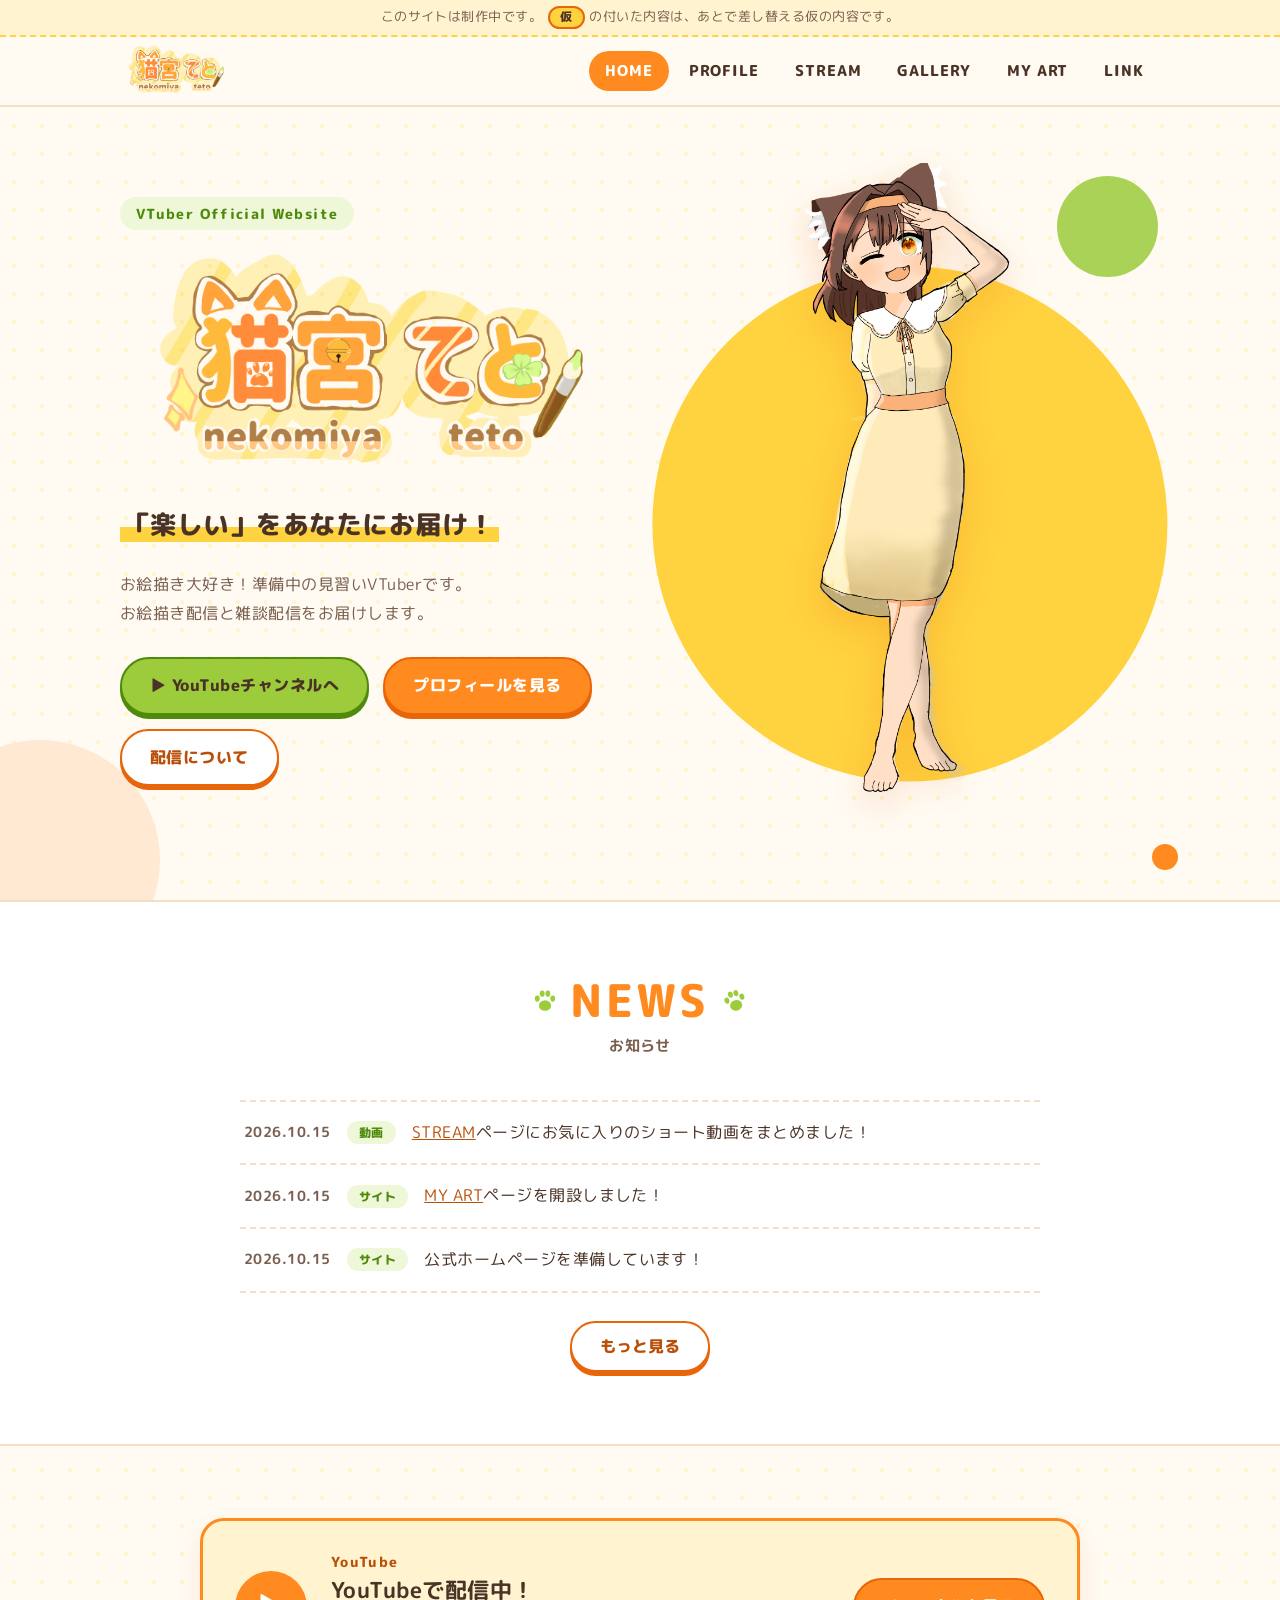
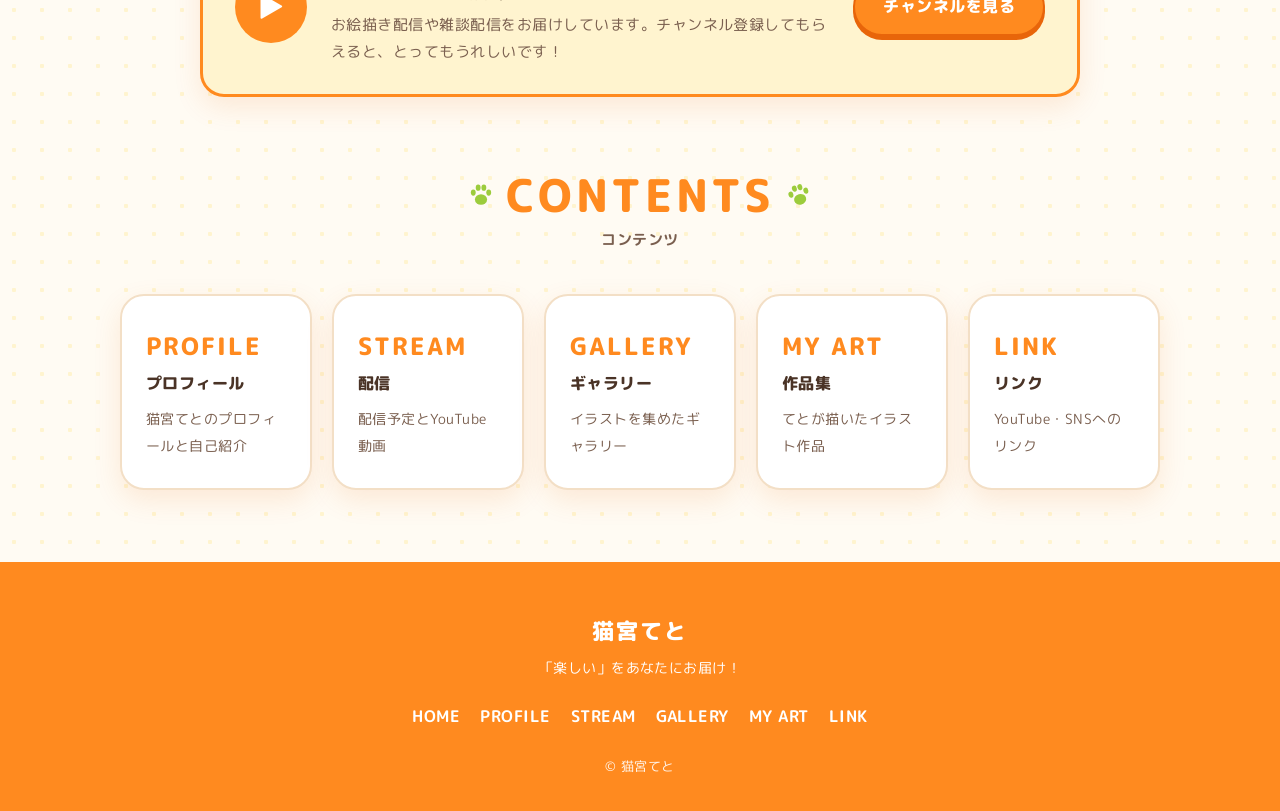
==== commit 26e05e0e: "NEWSにショート動画のお知らせを追加 Co-Authored-By: Claude Opus 5.5 <noreply@anthropic.com>" ====
--- a/index.html
+++ b/index.html
@@ -78,6 +78,11 @@
             （それより古いお知らせは「もっと見る」ボタンで表示されます）
         -->
         <ul class="news-list" data-show="3">
+          <li>
+            <span class="news-date">2026.10.15</span>
+            <span class="news-cat">動画</span>
+            <span class="news-title"><a href="stream.html">STREAM</a>ページにお気に入りのショート動画をまとめました！</span>
+          </li>
           <li>
             <span class="news-date">2026.10.15</span>
             <span class="news-cat">サイト</span>
--- a/css/style.css
+++ b/css/style.css
@@ -816,24 +816,59 @@
   font-size: 0.92rem;
 }
 
-.video-grid {
-  display: grid;
-  grid-template-columns: repeat(auto-fit, minmax(260px, 1fr));
+/* ショート動画（縦長のカード） */
+.short-grid {
+  display: grid;
+  grid-template-columns: repeat(auto-fill, minmax(200px, 1fr));
   gap: 24px;
 }
 
-.video-card .thumb {
-  aspect-ratio: 16 / 9;
-  margin-bottom: 14px;
-}
-
-.video-card .thumb .placeholder {
-  border-radius: 16px;
-}
-
-.video-card h3 {
-  margin-bottom: 12px;
-  font-size: 1.05rem;
+.short-card {
+  display: block;
+  overflow: hidden;
+  border: 2px solid var(--line);
+  border-radius: var(--radius);
+  background: var(--white);
+  box-shadow: var(--shadow);
+  color: var(--text);
+  text-decoration: none;
+  transition: transform 0.2s, border-color 0.2s;
+}
+
+.short-card:hover {
+  transform: translateY(-4px);
+  border-color: var(--orange);
+}
+
+.short-thumb {
+  position: relative;
+  overflow: hidden;
+  aspect-ratio: 9 / 16;
+  background: var(--yellow-pale);
+}
+
+.short-thumb img {
+  width: 100%;
+  height: 100%;
+  object-fit: cover;
+}
+
+.short-badge {
+  position: absolute;
+  left: 10px;
+  bottom: 10px;
+  padding: 2px 12px;
+  border-radius: 999px;
+  background: var(--orange);
+  color: var(--white);
+  font-size: 0.78rem;
+  font-weight: 800;
+}
+
+.short-title {
+  padding: 12px 16px 16px;
+  font-size: 0.95rem;
+  line-height: 1.6;
 }
 
 .content-types {
@@ -1282,9 +1317,15 @@
     width: 100%;
   }
 
-  .gallery-grid {
+  .gallery-grid,
+  .short-grid {
     grid-template-columns: repeat(2, 1fr);
     gap: 12px;
+  }
+
+  .short-title {
+    padding: 10px 12px 12px;
+    font-size: 0.85rem;
   }
 
   .gallery-item {
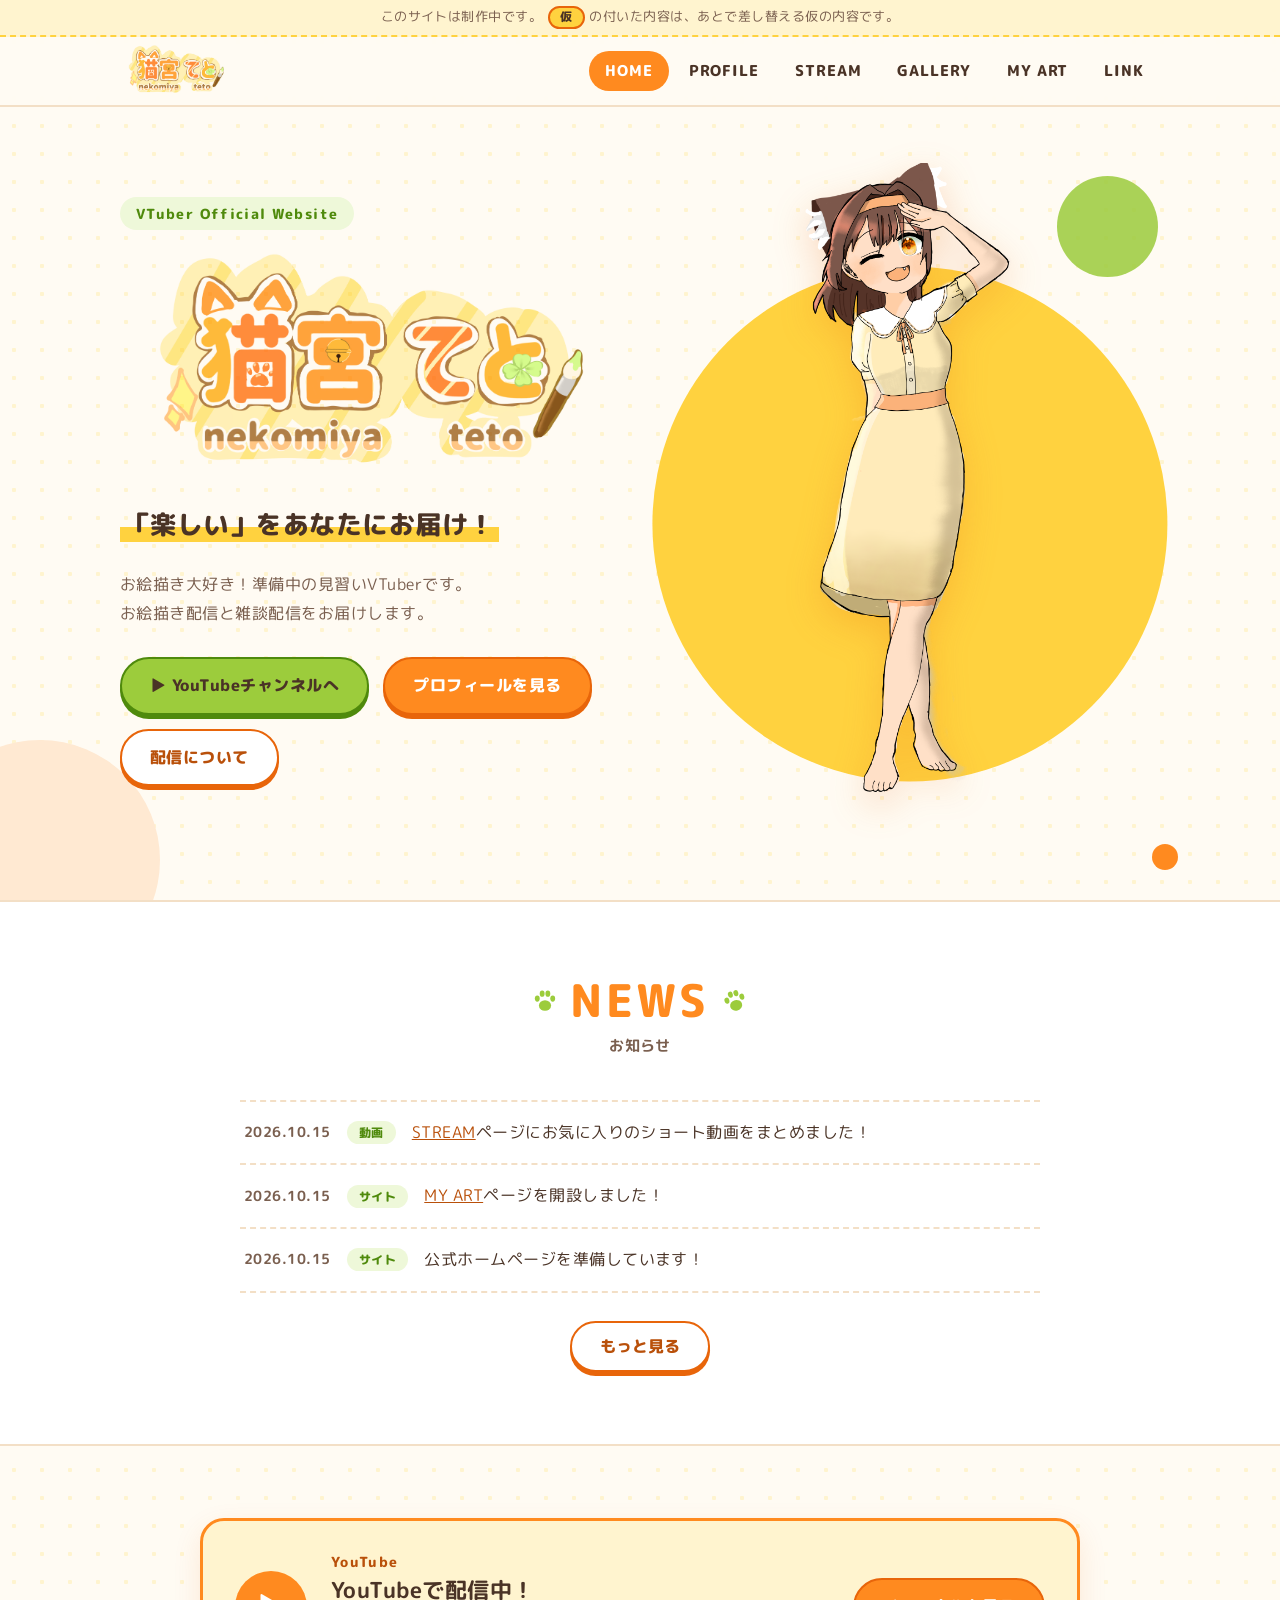
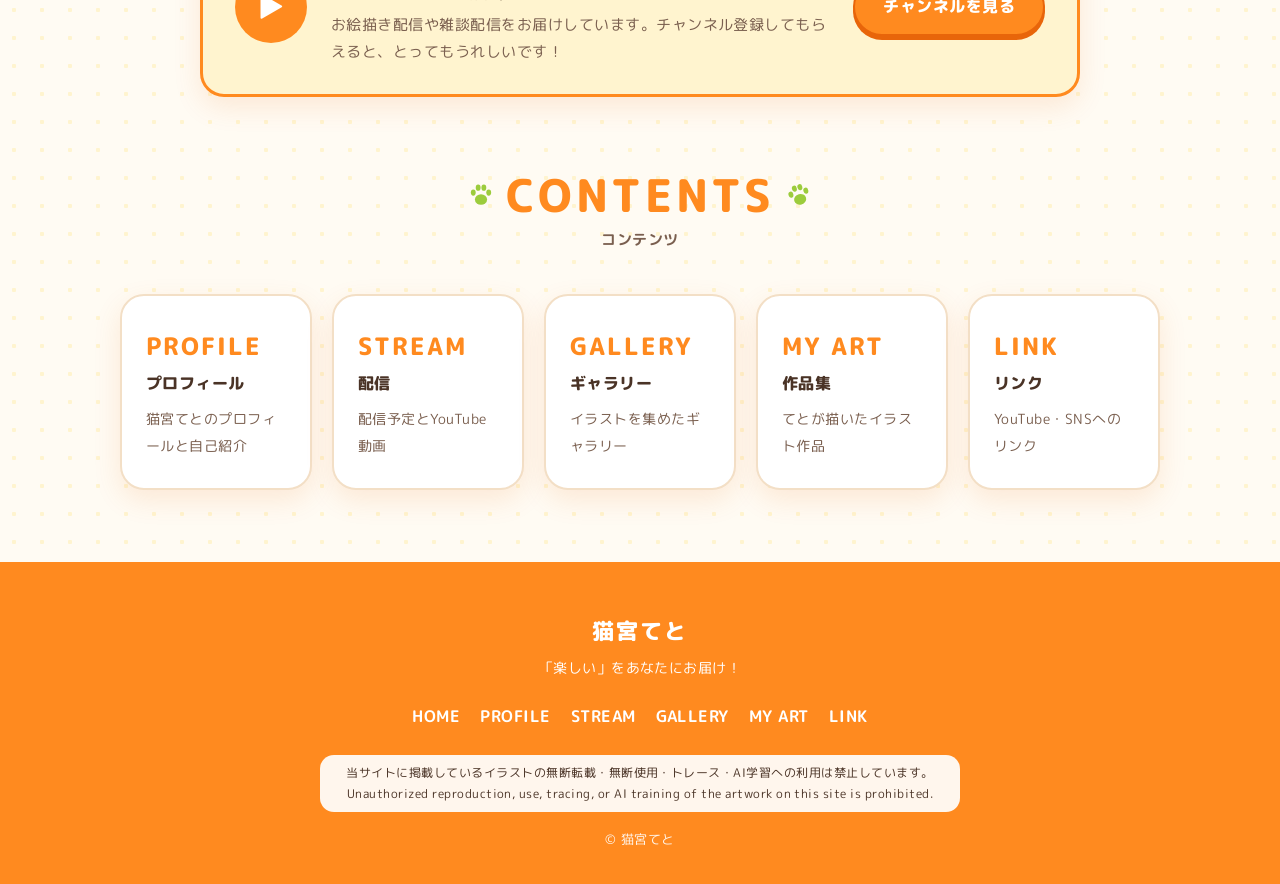
==== commit fb1fa653: "ファンアートの案内と無断転載・AI学習禁止の注意書きを追加 Co-Authored-By: Claude Opus 5.5 <noreply@anthropic.com>" ====
--- a/index.html
+++ b/index.html
@@ -175,6 +175,7 @@
           <li><a href="link.html">LINK</a></li>
         </ul>
       </nav>
+      <p class="footer-notice">当サイトに掲載しているイラストの無断転載・無断使用・トレース・AI学習への利用は禁止しています。<br><span lang="en">Unauthorized reproduction, use, tracing, or AI training of the artwork on this site is prohibited.</span></p>
       <p class="copyright">&copy; 猫宮てと</p>
     </div>
   </footer>
--- a/css/style.css
+++ b/css/style.css
@@ -771,22 +771,6 @@
   clip-path: polygon(0 0, 100% 0, 20% 100%);
 }
 
-.challenge-list {
-  display: grid;
-  grid-template-columns: repeat(auto-fit, minmax(200px, 1fr));
-  gap: 16px;
-  max-width: 800px;
-  margin: 56px auto 0;
-}
-
-.challenge-list li {
-  padding: 18px;
-  border-radius: 18px;
-  background: var(--yellow-pale);
-  font-weight: 800;
-  text-align: center;
-}
-
 /* ---------- STREAM ---------- */
 .schedule-list {
   display: grid;
@@ -904,6 +888,63 @@
 .center {
   margin-top: 40px;
   text-align: center;
+}
+
+/* ---------- 注意書き・ファンアートの案内 ---------- */
+.notice-box {
+  max-width: 800px;
+  margin: -8px auto 40px;
+  padding: 22px 28px;
+  border: 2px dashed var(--orange);
+  border-radius: var(--radius);
+  background: var(--white);
+  text-align: center;
+}
+
+.notice-box p {
+  margin: 0 0 10px;
+}
+
+.notice-box p:last-child {
+  margin-bottom: 0;
+}
+
+.notice-title {
+  font-size: 1.15rem;
+  font-weight: 800;
+}
+
+.fanart-tag {
+  display: inline-block;
+  padding: 0 12px;
+  border-radius: 999px;
+  background: var(--yellow);
+  color: var(--text);
+  font-weight: 800;
+  text-decoration: none;
+}
+
+.fanart-tag:hover {
+  background: var(--orange);
+  color: var(--white);
+}
+
+.notice-small {
+  color: var(--text-sub);
+  font-size: 0.82rem;
+  line-height: 1.7;
+}
+
+/* フッターの注意書き */
+.footer-notice {
+  max-width: 640px;
+  margin: 0 auto 16px;
+  padding: 8px 16px;
+  border-radius: 14px;
+  background: rgba(255, 255, 255, 0.92);
+  color: var(--text);
+  font-size: 0.75rem;
+  line-height: 1.7;
 }
 
 /* ---------- GALLERY ---------- */
